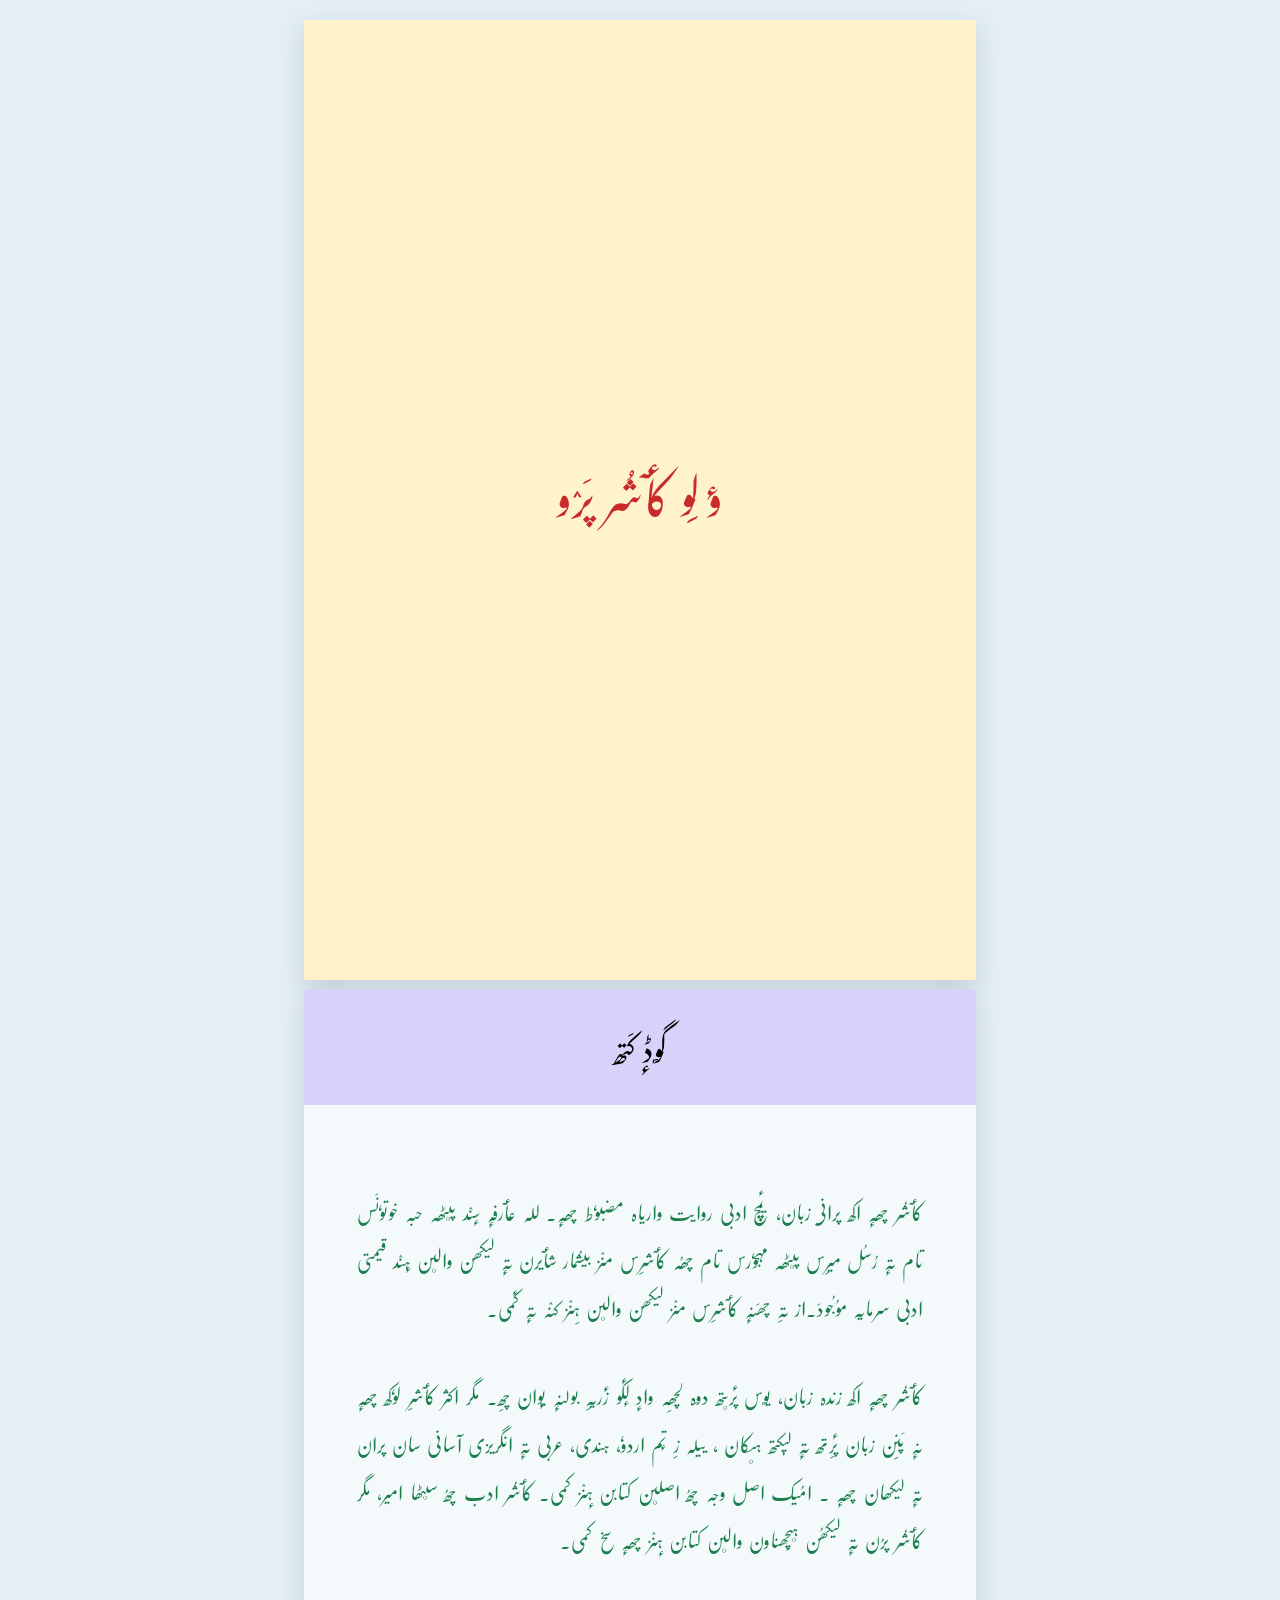
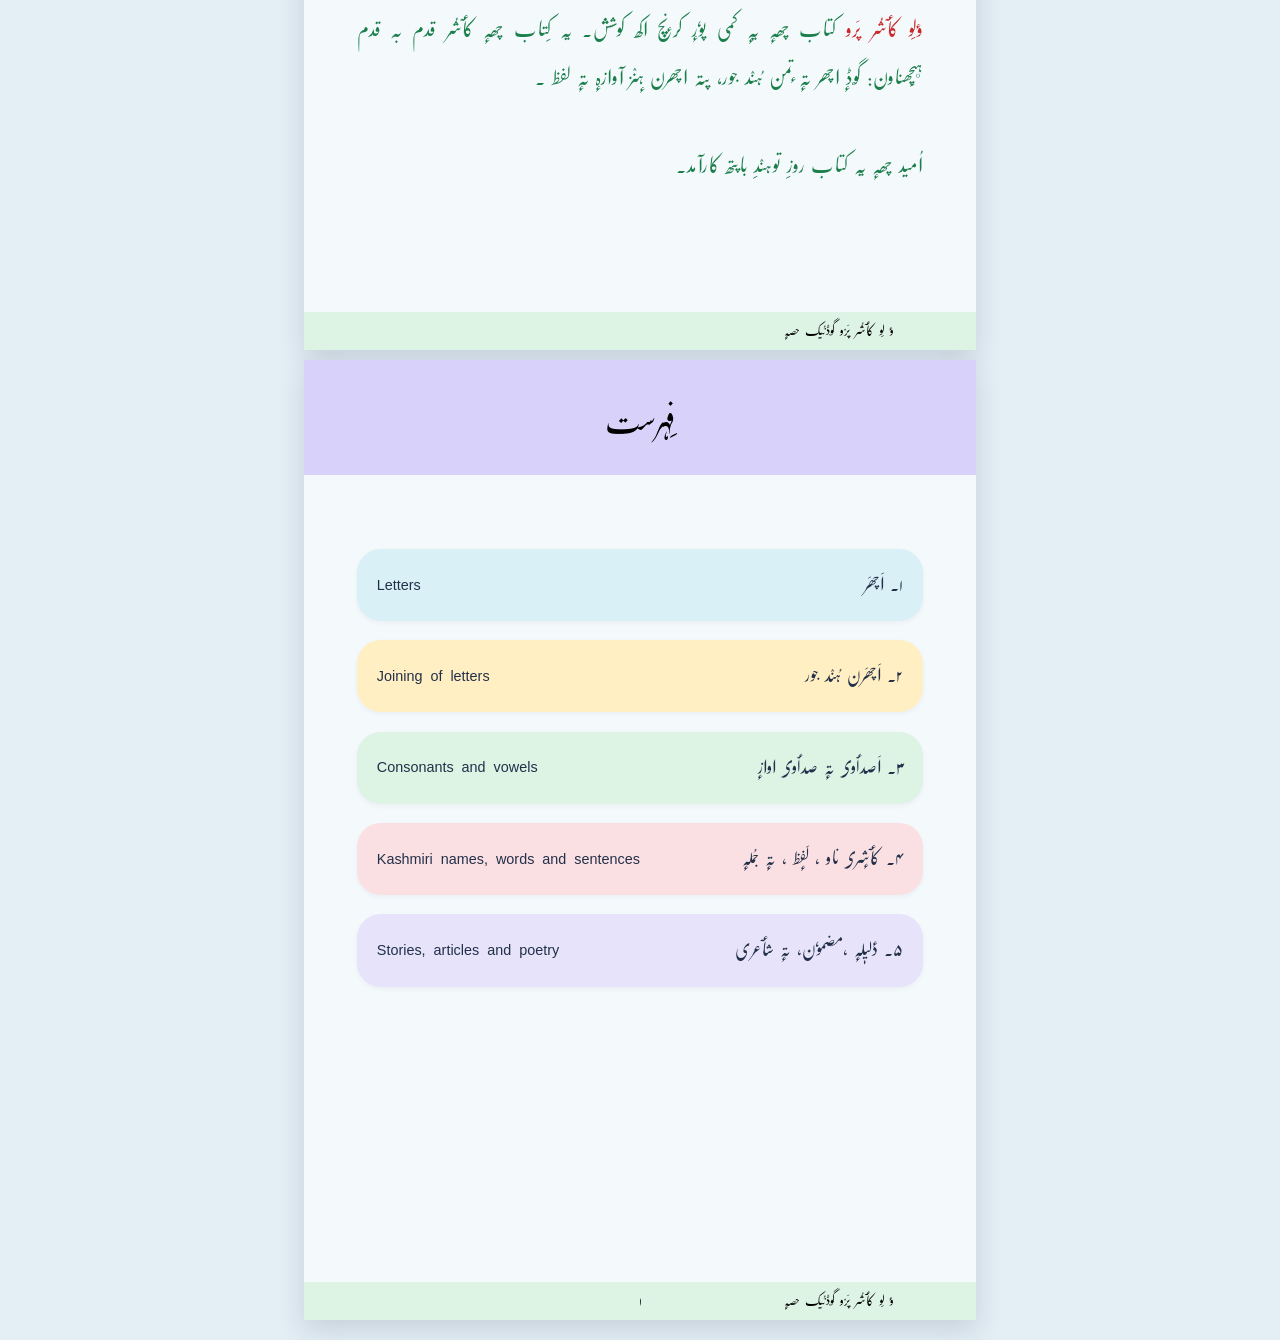
==== index.html @ b8ab545b "Update index.html" ====
<!DOCTYPE html>
<html lang="ks" dir="rtl">
<head>
  <meta charset="UTF-8">
  <meta name="viewport" content="width=device-width, initial-scale=1.0">
  <title>ؤ لِو کٲشُر پَرٛو</title>
  <link rel="stylesheet" href="style.css">
</head>
<body>

<!-- ===================== COVER PAGE ===================== -->
  <div class="page">
    <div class="cover-page">
      <h1>ؤ لِو کٲشُر پَرٛو</h1>
<!--      <p class="author">غۅلام رسوٗل عِرفان تہٕ اعجاز ٳتۍ</p>
      <p class="author">نقاش</p>
      <p class="author">اقصٰی اعجاز</p>   -->
    </div>
  </div>

<!-- ===================== PAGE 1 (Intro) ===================== -->
  <div class="page">
    <header class="page-header">
      <div class="header-bottom">گۅڈٕ کَتھ</div>
    </header>

    <main class="page-main">
      <section class="section1">
        <section class="preface">
        <p>
          کٲشُر چھہٕ اکھ پرانۍ زبان، یٔمِچ ادبی روایت واریاہ مضبوٗط چھہٕ۔ للہ عٲرفہٕ سٕنٛد پٮٹھہ حبہ خوتوٗنَس تام تہٕ رُسُل میرِس پٮٹھہ مہجوٗرس تام چھُہ کٲشرِس منٛز بیشُمار شٲیرن تہٕ لیکھن والٮن ہٕنٛد قیمتی ادبی سرمایہ موُجُودَ.از تہِ چھَنہٕ کٲشرِس منٛز لیکھن والٮن ہِنٛز  کنٛہ تہٕ کٔمی.
        <p>
          کٲشُر چھہٕ اکھ زندہ زبان، یۅس پٔرٮتھ دۅہ لچھِہ وادٕ لٕکٔو زٔریہِ بولنہٕ یٕوان چھِ۔ مگر اکثر کٲشرِ لوٗکھ چھہٕ نہٕ پَنِن زبان پٔرِتھ تہٕ لیٖکتھ ہٮکان ، ییلہ زِ تٕم  اردوٗ، ہندی، عربی تہٕ انگریزی آسانی سان پران تہٕ لیکھان  چھہٕ . امُیک اصل وجہ چھُ اصلٮن کتابن ہٕنٛز کمی۔ کٲشُر ادب چھُ سٮٹھا امیر، مگر کٲشُر پرُن تہٕ لیکھُن  ہٮچِھناون والٮن کتابن ہٕنٛز چھہٕ سخ کمی۔

        </p>
        <p>
        <span class="bold-text">ؤلِو کٲشُر پَرو</span> کتاب چھہٕ یہٕ کمی پوٗرٕ کرنٕچ اکھ کوشش۔ یہ کِتاب چھہٕ کٲشُر قدم بہ قدم ہٮچِھناون: گۅڈٕ اچھر تہٕ تٕمن ہُنٛد جور، پتہ اچھرن ہٕنٛز آوازہٕ تہٕ لفظ ۔

        </p>
        <p>
        اُمید چھہٕ یہ کتاب روزِ توہنٛدِ باپتھ کارآمد۔
		</p>
      </section>
    </main>

    <footer class="page-footer">
      <div class="book-name">ؤ لِو کٲشُر پَرٛو گۅڈنُیک حصہٕ</div>
      <div class="page-number"></div>
    </footer>
  </div>

<!-- ===================== PAGE 2 (Topics) ===================== -->
  <div class="page" id="topics-list">
    <header class="page-header">
      <div class="header-bottom">فِہرست</div>
    </header>
    <main class="page-main">

      <section class="section1">
        <ul class="topics-list">
          <li class="topic-box" style="background-color: #D9F0F6;"><a href="01-alphabet.html"><span class="topic-ks">۱۔ اَچھَر</span><span class="topic-en" lang="en" dir="ltr">Letters</span></a></li>
          <li class="topic-box" style="background-color: #FFEFC2;"><a href="02-consonants.html"><span class="topic-ks">۲۔ اَچھَرن ہُنٛد جور</span><span class="topic-en" lang="en" dir="ltr">Joining of letters</span></a></li>
          <li class="topic-box" style="background-color: #DDF3E4;"><a href="03-vowels.html"><span class="topic-ks">۳۔ اَصدٲوۍ تہٕ صدٲوۍ اوازٕ</span><span class="topic-en" lang="en" dir="ltr">Consonants and vowels</span></a></li>
          <li class="topic-box" style="background-color: #FBE0E3;"><a href="04-basics.html"><span class="topic-ks">۴۔ کٲشٕرۍ  ناو ، لَفٕظ ، تہٕ جُملہٕ</span><span class="topic-en" lang="en" dir="ltr">Kashmiri names, words and sentences</span></a></li>
          <li class="topic-box" style="background-color: #E6E3FA;"><a href="05-advanced.html"><span class="topic-ks">۵۔ دٔلیٖلہٕ ،مضموٗن، تہٕ شٲعری</span><span class="topic-en" lang="en" dir="ltr">Stories, articles and poetry</span></a></li>
        </ul>
      </section>

    </main>

    <footer class="page-footer">
      <div class="book-name">ؤ لِو کٲشُر پَرٛو گۅڈنُیک حصہٕ</div>
      <div class="page-number">۱</div>
    </footer>
  </div>

</body>
</html>
---- style.css ----
/* ==========================================================================
   1. ROOT VARIABLES & GLOBAL SETTINGS
   Modify these values to quickly adjust colors, fonts, and spacing.
   ========================================================================== */
:root {
  /* Colour palette: Dal Lake blue, saffron and chinar red on a cool, light page */
  --text-color: #23304A;          /* Deep ink blue (softer than black) */
  --muted-color: #8A97AB;         /* Soft grey-blue for borders/captions */
  --accent-color: #C92A2A;        /* Chinar red, used for the cover title */
  --box-bg: #D9F0F6;              /* Pale lake tint for callout boxes */
  --site-bg: #E3EEF5;             /* Website background around the pages */
  --background-color: #ffffff;    /* White for letter cards and grid items */
  --card-color: #ffffff;          /* Letter cards: must match the white edges of the pictures */
  --page-color: #F4F9FC;          /* Cool, very light page tone */
  --cover-color: #FFF3CC;         /* Soft saffron tint for the cover */
  --header-background-color: #d8d2fa; /* Lake blue header */
  --link-background-color: #e26ef9;
  --footer-background-color: #DDF3E4; /* Golden chinar-leaf footer */
  --question-color: #C92A2A;      /* Question text */
  --answer-color: #1B7F4B;        /* Answer text */
  --text-bg-color1:  #f2cdf7; 
  --text-bg-color2:  #f8ddca;
  --text-bg-color3:  #d5aef9; 
  --text-bg-color4:  #defca2; 

  
  --font-size: 20px;

  /* Page Dimensions & Margins (Print) */
  --page-width: 7in;
  --page-height: 10in;
  --margin-top: 0.85in;
  --margin-bottom: 0.85in;
  --margin-outside: 0.65in;
  --border-width: 0px;
}

/* ==========================================================================
   2. BASE RTL & TYPOGRAPHY SETUP
   ========================================================================== */
html {
  direction: rtl;
  unicode-bidi: isolate;
}

/* Main book font */
@font-face {
  font-family: 'GulmargNastaleeq';
  src: url('fonts/GulmargNastaleeq.ttf') format('truetype');
  font-weight: normal;
  font-style: normal;
}

/* Secondary font for positional letter grids (Regular) */
@font-face {
  font-family: 'NotoNastaliqUrdu';
  src: url('fonts/NotoNastaliqUrdu-Regular.ttf') format('truetype');
  font-weight: 400;
  font-style: normal;
}

/* Secondary font for positional letter grids (Bold) */
@font-face {
  font-family: 'NotoNastaliqUrdu';
  src: url('fonts/NotoNastaliqUrdu-Medium.ttf') format('truetype');
  font-weight: 700;
  font-style: normal;
}

@font-face {
  font-family: 'Narqalam';
  src: url('fonts/Narqalam.ttf') format('truetype');
  font-weight: normal;
  font-style: normal;
}

/* Exact page dimensions for printing / PDF export */
@page {
  size: 7in 10in;
  margin: 0;
}

* {
  box-sizing: border-box;
  margin: 0;
  padding: 0;
}

body {
  font-family: 'GulmargNastaleeq', serif;
  background-color: var(--site-bg); 
  font-size: var(--font-size);
  word-spacing: 0.2em;
  
  display: flex;
  flex-direction: column;   /* Stacks the pages vertically (top-to-bottom) */
  align-items: center;      /* Keeps the stacked pages centered horizontally */
  gap: 10px;                /* Adds physical space/gap between each page */
  
  padding: 20px 0;
  font-feature-settings: "kern" 1, "liga" 1, "calt" 1;
}

h1, h2, h3, h4,  h5 {
  color: var(--accent-color);
  font-weight: normal; /* Removes the default bolding */
  line-height: 1.6;
  margin-top: 0.1em;
  margin-bottom: 0.1em;
  page-break-after: avoid;
  break-after: avoid;
}

h3 {
  text-align: center;
}

h5 {
color:#03a6e6;
font-size: 1.1em
}

p {
  margin-bottom: 0.5em; /* Generous vertical breathing room between paragraphs */ 
}

.cover-page {
  width: 100%;             /* Fills the page, so it can shrink on phones */
  height: 100%;            /* Fills the page height (10in on laptop/print) */
  padding: 0 1rem;
  text-align: center;
  display: flex;
  flex-direction: column;
  justify-content: center; /* Centers everything vertically */
  align-items: center;     /* Centers everything horizontally */
  gap: 2rem;               /* Clean spacing between elements */
  background-color: var(--cover-color);
  font-size: 120%;
  
  /* Crucial for making sure browsers don't strip background colors */
  -webkit-print-color-adjust: exact;
  print-color-adjust: exact;
}

/* 7 x 10 inch Page Container (Dynamic Height for Drafting) */
.page {
  width: 100%;            /* Allows it to shrink on mobile */
  max-width: 7in;         /* Caps it at 7 inches on laptops and print */
  height: 10in;           
  max-height: 10in;       
  background-color: var(--page-color);
  display: flex;
  flex-direction: column;
  justify-content: space-between;
  border: var(--border-width) solid var(--muted-color);
  box-shadow: 0 10px 25px rgba(35, 48, 74, 0.15);
  overflow: hidden;       
  box-sizing: border-box; /* Prevents padding/borders from breaking width */
  gap: 1em;
}


/* --- 1. HEADER (1 inch tall, edge to edge) --- */
.page-header {
  width: 100%;
  height: 1.2in;
  border: var(--border-width) solid var(--muted-color);
  display: flex;
  flex-direction: column;
  justify-content: center; /* Centers the group tightly together */
  align-items: center;
  gap: 0.5em; /* Controls the exact gap between top and bottom items safely */
  padding: 0 0.25in;
  overflow: hidden; /* Ensures nothing spills outside the box */
  background-color: var(--header-background-color);
  margin-bottom: 1.0em;
  font-family: 'GulmargNastaleeq', serif;
  
}

.header-top {
  font-size: 16pt; /* Slightly scaled down to fit comfortably */
  border: var(--border-width) solid var(--muted-color);
  padding: 0 8px;
  line-height: 1.2;
  margin-top: 0;
  margin-bottom: 2;
  font-family: 'GulmargNastaleeq', serif;
}

.header-bottom {
  font-size: 24pt; /* Scaled down slightly to fit the height limit */
  border: var(--border-width) solid var(--muted-color);
  padding: 0 8px;
  line-height: 1.2;
  font-family: 'GulmargNastaleeq', serif;
  margin-top: 0.1in;
}

/* --- 2. MAIN (0.5 inch gap from edges, extra line height) --- */
.page-main {
  flex: 1;
  margin: 0.0in 0.5in 0.1in 0.5in; 
  border: var(--border-width) solid var(--muted-color);
  padding: 0.0in;
  display: flex;
  flex-direction: column;
  gap: 0.0in;
  font-size: var(--font-size);   
  line-height: 2.4;  
  
  /* --- Overflow Management & Visual Warning --- */
  overflow-y: auto;       /* Lets you scroll to read everything while drafting */
  overflow-x: hidden;
}

.page-main::-webkit-scrollbar {
  width: 8px;
}
.page-main::-webkit-scrollbar-thumb {
  background-color: #ef4444; /* Bright red scrollbar means "Page is overfull!" */
  border-radius: 4px;
}

.section1 {
  border: var(--border-width) solid var(--muted-color);
  padding: 0.05in;
  flex: 0;
  margin 1em 0em 0em 0em
}

.section2 {
  border: var(--border-width) solid var(--muted-color);
  padding: 0.05in;
  flex: 0;
  margin 1em 0em 0em 0em
  
}

.letters {
  display: grid;
  grid-template-columns: repeat(2, 1fr);  /* 2 equal columns */
  gap: 0.2in;                             /* space between boxes */
  margin-top: 0.75in;
  align-items: center;
}

.letter {
  position: relative;                     /* the image is placed inside this box */
  overflow: hidden;                       /* nothing sticks out of the rounded corners */
  display: flex;
  align-items: flex-start;                /* top of the box */
  justify-content: flex-start;            /* right side in RTL */
  height: 2.0in;
  border: var(--border-width) solid var(--muted-color);
  border-radius: 0.15in;
  font-size: 24pt;
  line-height: 1.0;
  padding: 0.2in 0.2in 0 0;               /* top and right gap for the big letter */
  background-color: var(--card-color); /* stays white: the pictures have white backgrounds */
  z-index: 2;
  box-shadow: 0 3px 3px rgba(35, 48, 74, 0.1);
}

.letter img {
  position: absolute;
  z-index: 1;             /* Keeps the image in the background layer */
  top: 0.25in;                            /* gap between image and border */
  right: 0.25in;
  bottom: 0.25in;
  left: 0.25in;
  width: calc(100% - 0.5in);
  height: calc(100% - 0.5in);
  object-fit: contain;                    /* shrinks the picture to fit, keeping its proportions */
  align-self:center
  
}

.letter .word {
  position: absolute;
  bottom: 0.12in;                         /* distance from the bottom edge */
  left: 0.15in;                           /* distance from the left edge */
  font-size: 13pt;
  line-height: 1.6;
  color: var(--text-color);
  z-index: 2;
}

.letter .char{
  position: relative;
  z-index: 2;             /* Forces the text to render above background layers or images */
}

.topics-list {
  display: flex;
  flex-direction: column;                 /* Stacks the items vertically */
  gap: 0.2in;                             /* Vertical space between the boxes */
  list-style: none;                       /* Removes default bullet points */
  margin-top: 0.3in;
  width: 100%;
  box-sizing: border-box;
}

.topic-box {
  background-color: var(--box-bg);        /* Default background color */
  border: var(--border-width) solid var(--muted-color);
  border-radius: 0.25in;                  /* Rounded corners */
  padding: 15px 20px;
  display: flex;
  align-items: center;
  box-shadow: 0 2px 5px rgba(35, 48, 74, 0.05);
  width:100%
}

/* Make the link fill the whole box so the entire card is clickable */
.topic-box a {
  text-decoration: none;
  color: var(--text-color);
  font-size: 1.1rem;
  width: 100%;
  display: flex;
  justify-content: space-between;         /* Kashmiri on the right, English on the left */
  align-items: center;
  gap: 1rem;
}

.topic-en {
  font-family: Arial, Helvetica, sans-serif;  /* the Kashmiri font has no English letters */
  font-size: 0.9rem;
  text-align: left;
}


.grid-container {
  display: grid;
  /* Using 70px or 80px ensures about 3 to 4 columns fit on a standard phone screen,
     while automatically expanding to more columns on wider laptop screens. */
  grid-template-columns: repeat(auto-fit, minmax(75px, 1fr)); 
  gap: 0.2rem;                            /* Changed from 0.2in to 0.2rem for better mobile scaling */
  margin-top: 1rem;
  align-items: center;
  width: 100%;                            /* Ensures it takes the full width available */
  box-sizing: border-box;                 /* Prevents padding from causing overflow */
}

.grid-container-item {
  position: relative;
  overflow: hidden;
  display: flex;
  align-items: center;
  justify-content: center;
  height: 75px;                           /* Converted from 0.6in to a fixed pixel/fluid height */
  border: var(--border-width) solid var(--muted-color);
  border-radius: 40px;                    /* Adjusted for smooth rounding */
  font-size: 22pt;
  line-height: 1.2;
  background-color: var(--text-bg-color1);
  z-index: 2;
  padding: 10px;
}

.grid-container-item2 {
  position: relative;
  overflow: hidden;
  display: flex;
  align-items: center;
  justify-content: center;
  height: 75px;                           /* Converted from 0.6in to a fixed pixel/fluid height */
  border: var(--border-width) solid var(--muted-color);
  border-radius: 40px;                    /* Adjusted for smooth rounding */
  font-size: 22pt;
  line-height: 1.2;
  background-color: var(--text-bg-color2);
  z-index: 2;
  padding: 10px;
}

/* Word rows: one item per horizontal line, each holding several words */
.grid-container2 {
  display: grid;
  grid-template-columns: 1fr;             /* a single column, so one item per line */
  gap: 0.15in;
  margin-top: 1rem;
  width: 100%;
}

.grid-container2-item {
  display: block;
  padding: 0.1in 0.35in;
  border-radius: 40px;
  font-size: 22pt;
  line-height: 2.1;
  text-align: justify;
  text-align-last: justify;               /* stretches the last (only) line across the full width */
  background-color: var(--text-bg-color3);
  box-shadow: 0 2px 5px rgba(35, 48, 74, 0.1); 
}

.positional-shapes {
  display: grid;
  grid-template-columns: repeat(2, 1fr);  /* two items per row on laptops and in print */
  gap: 0.1in;
  margin-top: 1rem;
  width: 100%;
}

.positional-shapes-item {
  display: block;
  padding: 0.1in 0.2in;
  border-radius: 40px;
  font-size: 18pt;
  line-height: 2.1;
  text-align: justify;
  text-align-last: justify;               /* stretches the last (only) line across the full width */
  background-color: var(--text-bg-color3);
  box-shadow: 0 2px 5px rgba(35, 48, 74, 0.1); 

  font-family: 'NotoNastaliqUrdu', serif;
  font-weight: 700; /* Uses NotoNastaliqUrdu-Bold.ttf automatically */
  line-height: 1.6;

}


/* Sounds table: boxes are as wide as their letters, wrap onto new lines,
   and stretch so every row reaches both edges.
   Phones need no special rule, because the boxes wrap on their own. */
.sounds {
  display: flex;
  flex-wrap: wrap;                        /* a box moves to the next line when the row is full */
  gap: 0.08in;
  margin-top: 1rem;
  margin-bottom: 2rem;
  width: 100%;
}

/* Shared by both kinds of box */
.sound,
.sound2 {
  position: relative;                     /* the number badge is placed inside this box */
  display: flex;
  align-items: center;
  justify-content: center;
  flex-grow: 1;                           /* boxes share the free space, so each row reaches both edges */
  min-width: 0.8in;                       /* keeps single-letter boxes from being too narrow */
  min-height: 0.8in;                      /* grows if a box needs two lines */
  padding: 0.1in 0.25in 0 0.25in;         /* space around the letters; extra at the top for the number */
  border-radius: 0.15in;
  font-size: 14pt;
  line-height: 1.5;
  text-align: center;
  box-shadow: 0 2px 5px rgba(35, 48, 74, 0.1);
}

.sound2 {
    padding: 0.1in 0.4in 0 0.25in;         /* space around the letters; extra at the top for the number */
}

/* The only difference: the color */
.sound  { background-color: var(--text-bg-color3); }
.sound2 { background-color: var(--text-bg-color4); }

/* Number badge, shared */
.sound .num,
.sound2 .num {
  position: absolute;
  top: 0.06in;
  right: 0;                               /* right side, where RTL text starts */
  width: 0.3in;
  height: 0.3in;
  border-radius: 50%;
  background-color: inherit;              /* takes the color of the box it sits in */
  color: #8A97AB;
  font-size: 10pt;
  line-height: 0.3in;
  text-align: center;
}

/* Optional: keeps the last row's boxes close to their normal size.
   Remove the comment marks if the last row looks too stretched.
.sounds::after {
  content: "";
  flex-grow: 1000;
}
*/

/* Question Styling & Color */
.question {
  color: var(--question-color);
  margin-top: 1em; /* Space between question and answer */
  margin-bottom: 0em; /* Space between question and answer */
  line-height: 1.6;
}

/* Answer Styling & Color */
.answer {
  color: var(--answer-color);
  margin-bottom: 0;
  line-height: 2.4;
}

/* --- 3. FOOTER (Book Name on right, Page Number centered) --- */
.page-footer {
  width: 100%;
  height: 0.4in;
  border: var(--border-width) solid var(--muted-color);
  position: relative;
  display: flex;
  align-items: center;
  padding: 0 0.75in;
  font-size: 10pt; 
  background-color: var(--footer-background-color); /* Ensures text doesn't bleed behind it */
  flex-shrink: 0;         /* Prevents footer from squishing */
}

.book-name {
  border: var(--border-width) solid var(--muted-color);
  padding: 2px 10px;
}

.page-number {
  position: absolute;
  left: 50%;
  transform: translateX(-50%);
  border: var(--border-width) solid var(--muted-color);
  padding: 2px 12px;
}

.link {
  display: flex;
  justify-content: center;   /* centers the button horizontally */
  background-color: var(--link-background-color);
  border-radius: 0.5in;
  box-shadow: 0 3px 6px rgba(35, 48, 74, 0.2);
  white-space: nowrap;                    /* keeps the Kashmiri label on one line */
  transition: transform 0.2s ease, box-shadow 0.2s ease, background-color 0.2s ease;
  padding-top: 3px;
}

.link a {
  display: block;                         /* the whole pill is clickable, not just the text */
  padding: 0 10pt;
  text-decoration: none;
  color: var(--text-color);
}

.link:hover {
  background-color: var(--link-hover-color);
  box-shadow: 0 6px 12px rgba(35, 48, 74, 0.3);
  transform: translateY(-2px);            /* lifts the button slightly */
}



/* --- Print Adjustments --- */
@media print {
  body {
    background: none;
    padding: 0;
  }
  .page {
    border: none; /* Removes outer page border when printing onto physical paper */
    height: 10in; /* Lock exact height back down for final print generation */
    page-break-after: always;
    break-after: page;
  }
}

.preface {
  text-align: justify;
  padding-top: 2em;
  color: var(--answer-color);
}

.preface p {
  margin-bottom: 2em; /* Generous vertical breathing room between paragraphs */ 
}

.bold-text {

  font-size: 1em;
  color: var(--accent-color);
}

.du-ceshim {
  display: grid;
  grid-template-columns: repeat(2, 1fr);  /* two items per row on laptops and in print */
  gap: 0.1in;
  margin-top: 1rem;
  width: 100%;
}

.du-ceshim-item {
  display: block;
  padding: 0.1in 0.2in;
  border-radius: 40px;
  font-size: 16pt;
  line-height: 2.1;
  text-align: justify;
  text-align-last: justify;               /* stretches the last (only) line across the full width */
  background-color: var(--text-bg-color3);
  box-shadow: 0 2px 5px rgba(35, 48, 74, 0.1); 

  font-family: 'GulmargNastaleeq';
  line-height: 2.0;

}

.generic-list {
  list-style:circle;                       /* round bullet points */
  padding-inline-start: 0.4in;            /* room for the bullets (the right side in RTL) */
  margin: 0.1in 0; 0; 0;
}

.generic-list li {
  margin-bottom: 0.15in;                  /* space between items */
  line-height: 2.0;
}

.generic-list li::marker {
  color: var(--accent-color);             /* chinar red bullets */
}

.generic-list li p {
  margin-bottom: 0;                       /* if an item contains a <p>, don't add extra space */
}

/* ==========================================================================
   4. PHONE LAYOUT (screens only; laptop and print stay 7in x 10in)
   ========================================================================== */
@media screen and (max-width: 7.5in) {
  body {
    padding: 0;
    gap: 8px;
  }

  /* Let each page grow with its content instead of a fixed 10in height */
  .page {
    height: auto;
    max-height: none;
    min-height: 100vh;
    overflow: visible;
    box-shadow: none;
  }

  .cover-page {
    min-height: 100vh;
  }
  .cover-page h1 {
    font-size: 2rem;
  }

  .page-header {
    height: auto;
    min-height: 1.2in;
    padding: 0.4rem 1rem;
    margin-bottom: 2rem;
  }
  .header-bottom {
    font-size: 22pt;
    text-align: center;
  }

  .page-main {
    margin: 0 1rem 0rem 1rem;
    overflow: visible;       /* no inner scrollbar on phones */
  }

  .letters {
    gap: 0.12in;
    margin-top: 0.2in;
  }

  .sounds {
    grid-template-columns: repeat(2, 1fr);
  }

  /* Slightly smaller pictures on phones: bigger gap = smaller picture */
  .letter img {
    top: 0.4in;
    right: 0.4in;
    bottom: 0.4in;
    left: 0.4in;
    width: calc(100% - 0.8in);
    height: calc(100% - 0.8in);
  }

  .page-footer {
    padding: 0 1rem;
  }
  .positional-shapes {
    grid-template-columns: 1fr;           /* one item per row on phones */
  }

  .topic-box a {
    flex-direction: column;               /* English goes under the Kashmiri on narrow screens */
    gap: 0.1rem;
  }
  .topic-en {
    align-self: center;                 /* keeps the English on the left side */
    word-spacing: 0em;
  }

}

  .du-ceshim {
    grid-template-columns: 1fr;           /* one item per row on phones */
  }
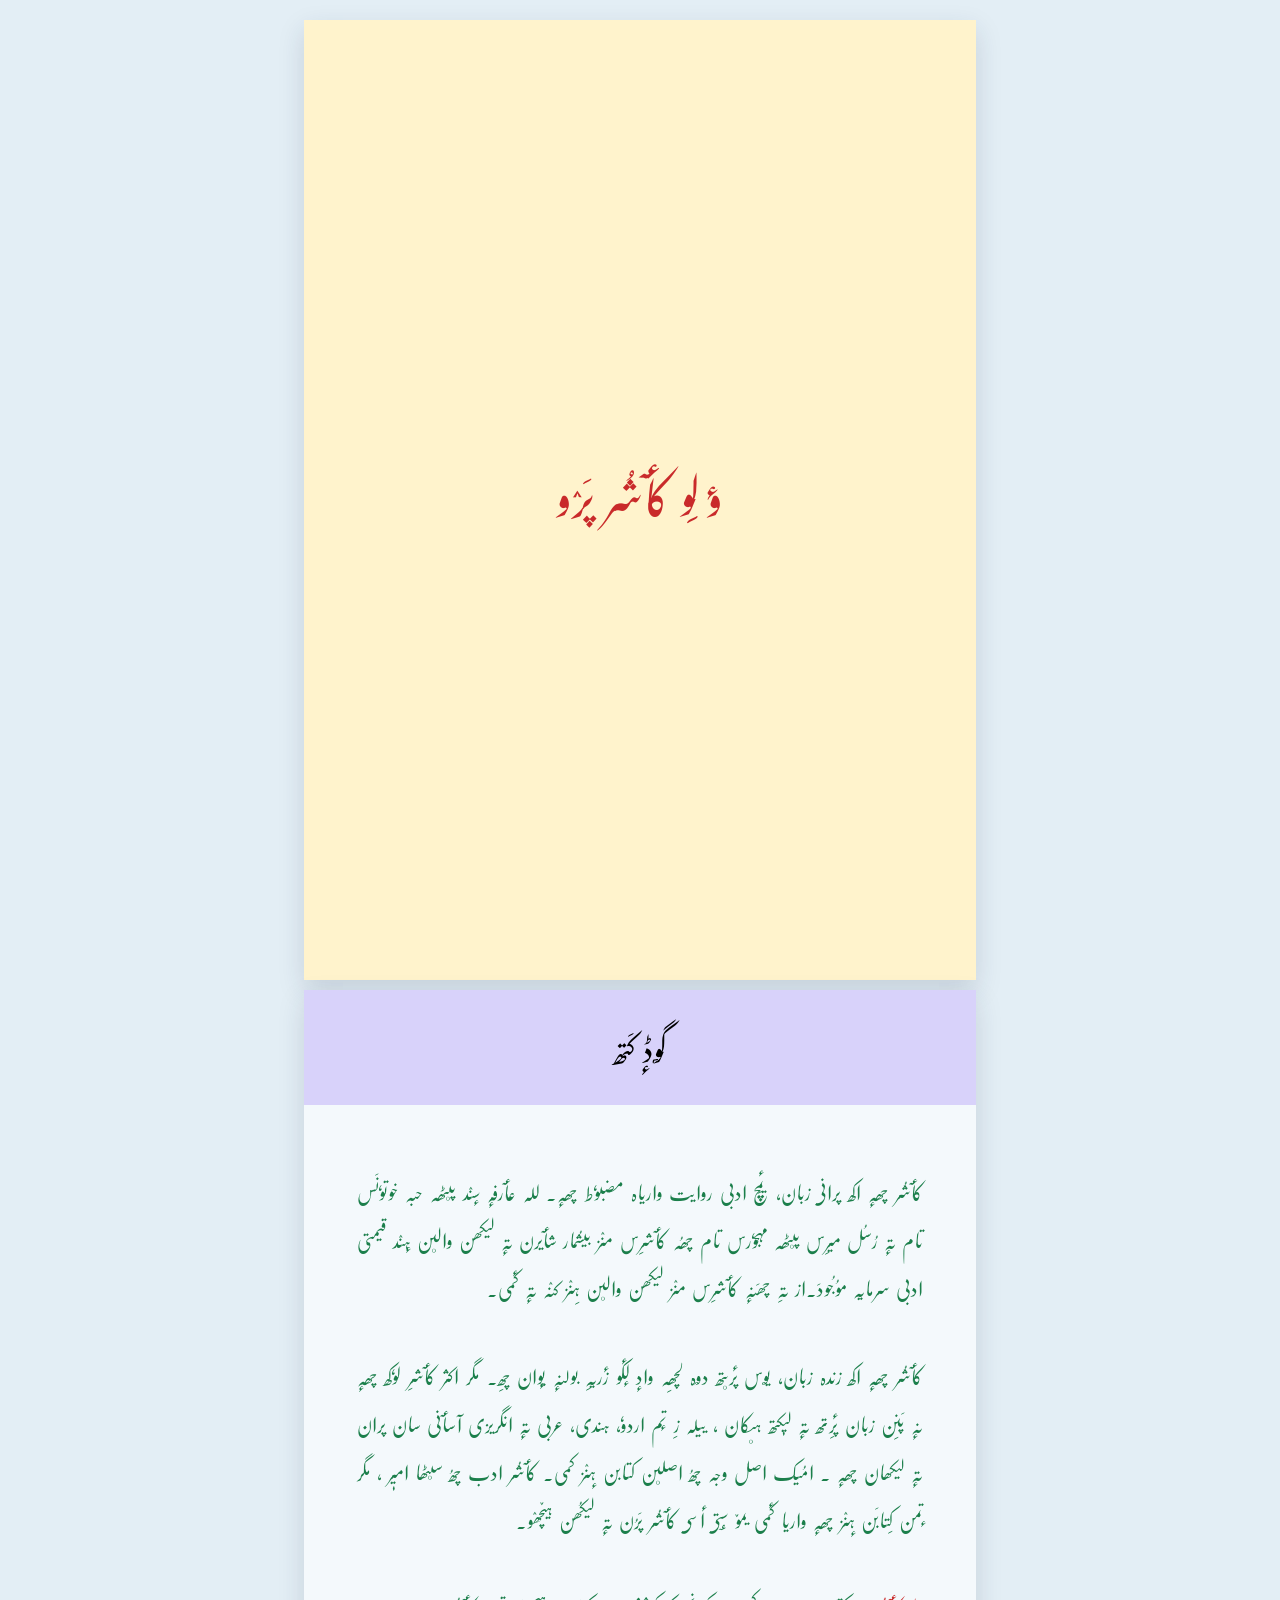
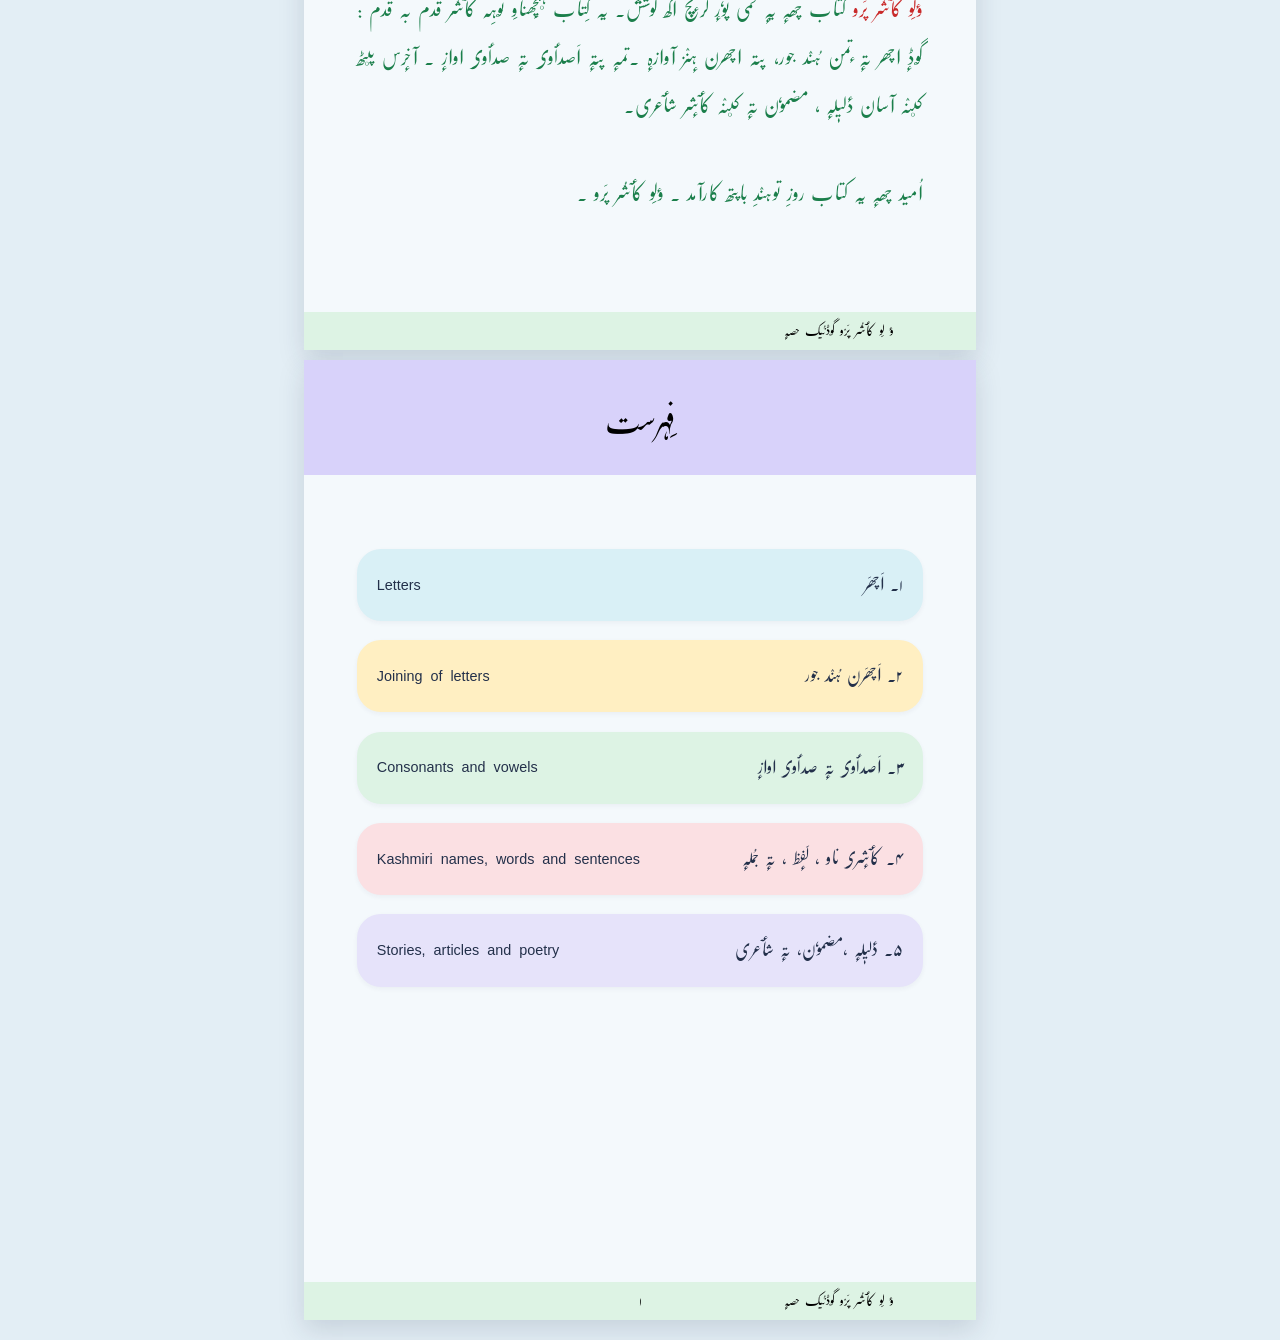
==== commit ca34c5d9: "Updated Index" ====
--- a/index.html
+++ b/index.html
@@ -30,16 +30,14 @@
         <p>
           کٲشُر چھہٕ اکھ پرانۍ زبان، یٔمِچ ادبی روایت واریاہ مضبوٗط چھہٕ۔ للہ عٲرفہٕ سٕنٛد پٮٹھہ حبہ خوتوٗنَس تام تہٕ رُسُل میرِس پٮٹھہ مہجوٗرس تام چھُہ کٲشرِس منٛز بیشُمار شٲیرن تہٕ لیکھن والٮن ہٕنٛد قیمتی ادبی سرمایہ موُجُودَ.از تہِ چھَنہٕ کٲشرِس منٛز لیکھن والٮن ہِنٛز  کنٛہ تہٕ کٔمی.
         <p>
-          کٲشُر چھہٕ اکھ زندہ زبان، یۅس پٔرٮتھ دۅہ لچھِہ وادٕ لٕکٔو زٔریہِ بولنہٕ یٕوان چھِ۔ مگر اکثر کٲشرِ لوٗکھ چھہٕ نہٕ پَنِن زبان پٔرِتھ تہٕ لیٖکتھ ہٮکان ، ییلہ زِ تٕم  اردوٗ، ہندی، عربی تہٕ انگریزی آسانی سان پران تہٕ لیکھان  چھہٕ . امُیک اصل وجہ چھُ اصلٮن کتابن ہٕنٛز کمی۔ کٲشُر ادب چھُ سٮٹھا امیر، مگر کٲشُر پرُن تہٕ لیکھُن  ہٮچِھناون والٮن کتابن ہٕنٛز چھہٕ سخ کمی۔
-
+          کٲشُر چھہٕ اکھ زندہ زبان، یۅس پٔرٮتھ دۅہ لچھِہ وادٕ لٕکٔو زٔریہِ بولنہٕ یٕوان چھِ۔ مگر اکثر کٲشرِ لوٗکھ چھہٕ نہٕ پَنِن زبان پٔرِتھ تہٕ لیٖکتھ ہٮکان ، ییلہ زِ تٕم  اردوٗ، ہندی، عربی تہٕ انگریزی آسٲنی سان پران تہٕ لیکھان  چھہٕ . امُیک اصل وجہ چھُ اصلٮن کتابن ہٕنٛز کمی۔ کٲشُر ادب چھُ سٮٹھا امیٖر ، مگر تٕمن کِتابَن ہٕنٛز چھہٕ واریا کٔمی یموٚ  سٍتۍ أسۍ کٲشُر پَرُن تہٕ لیکُھن ہیٚچھٛو.
         </p>
         <p>
-        <span class="bold-text">ؤلِو کٲشُر پَرو</span> کتاب چھہٕ یہٕ کمی پوٗرٕ کرنٕچ اکھ کوشش۔ یہ کِتاب چھہٕ کٲشُر قدم بہ قدم ہٮچِھناون: گۅڈٕ اچھر تہٕ تٕمن ہُنٛد جور، پتہ اچھرن ہٕنٛز آوازہٕ تہٕ لفظ ۔
-
-        </p>
+        <span class="bold-text">ؤلِو کٲشُر پَرو</span> کتاب چھہٕ یہٕ کمی پوٗرٕ کرنٕچ اکھ کوشش۔ یہ کِتاب ہٮچِھناوِ تۅہِہ کٲشُر قدم بہ قدم : گۅڈٕ اچھر تہٕ تٕمن ہُنٛد جور، پتہ اچھرن ہٕنٛز آوازہٕ  ۔تمہٕ پتہٕ اَصدٲوۍ تہٕ صدٲوۍ اوازٕ .  آخٕرس پٮٹھ کٮنٛہ آسان دٔلیٖلہٕ ،  مضموٗن تہٕ  کٮنٛہ کٲشٕر شٲعری.
+        </p>        
         <p>
-        اُمید چھہٕ یہ کتاب روزِ توہنٛدِ باپتھ کارآمد۔
-		</p>
+      اُمید چھہٕ یہ کتاب روزِ توہنٛدِ باپتھ کارآمد ۔  ؤلِو کٲشُر پَرو .
+		    </p>
       </section>
     </main>
 
--- a/style.css
+++ b/style.css
@@ -399,7 +399,7 @@
 .positional-shapes {
   display: grid;
   grid-template-columns: repeat(2, 1fr);  /* two items per row on laptops and in print */
-  gap: 0.1in;
+  gap: 0.05in;
   margin-top: 1rem;
   width: 100%;
 }
@@ -409,7 +409,7 @@
   padding: 0.1in 0.2in;
   border-radius: 40px;
   font-size: 18pt;
-  line-height: 2.1;
+  line-height: 2.0;
   text-align: justify;
   text-align-last: justify;               /* stretches the last (only) line across the full width */
   background-color: var(--text-bg-color3);
@@ -568,7 +568,7 @@
 
 .preface {
   text-align: justify;
-  padding-top: 2em;
+  padding-top: 1.0em;
   color: var(--answer-color);
 }
 
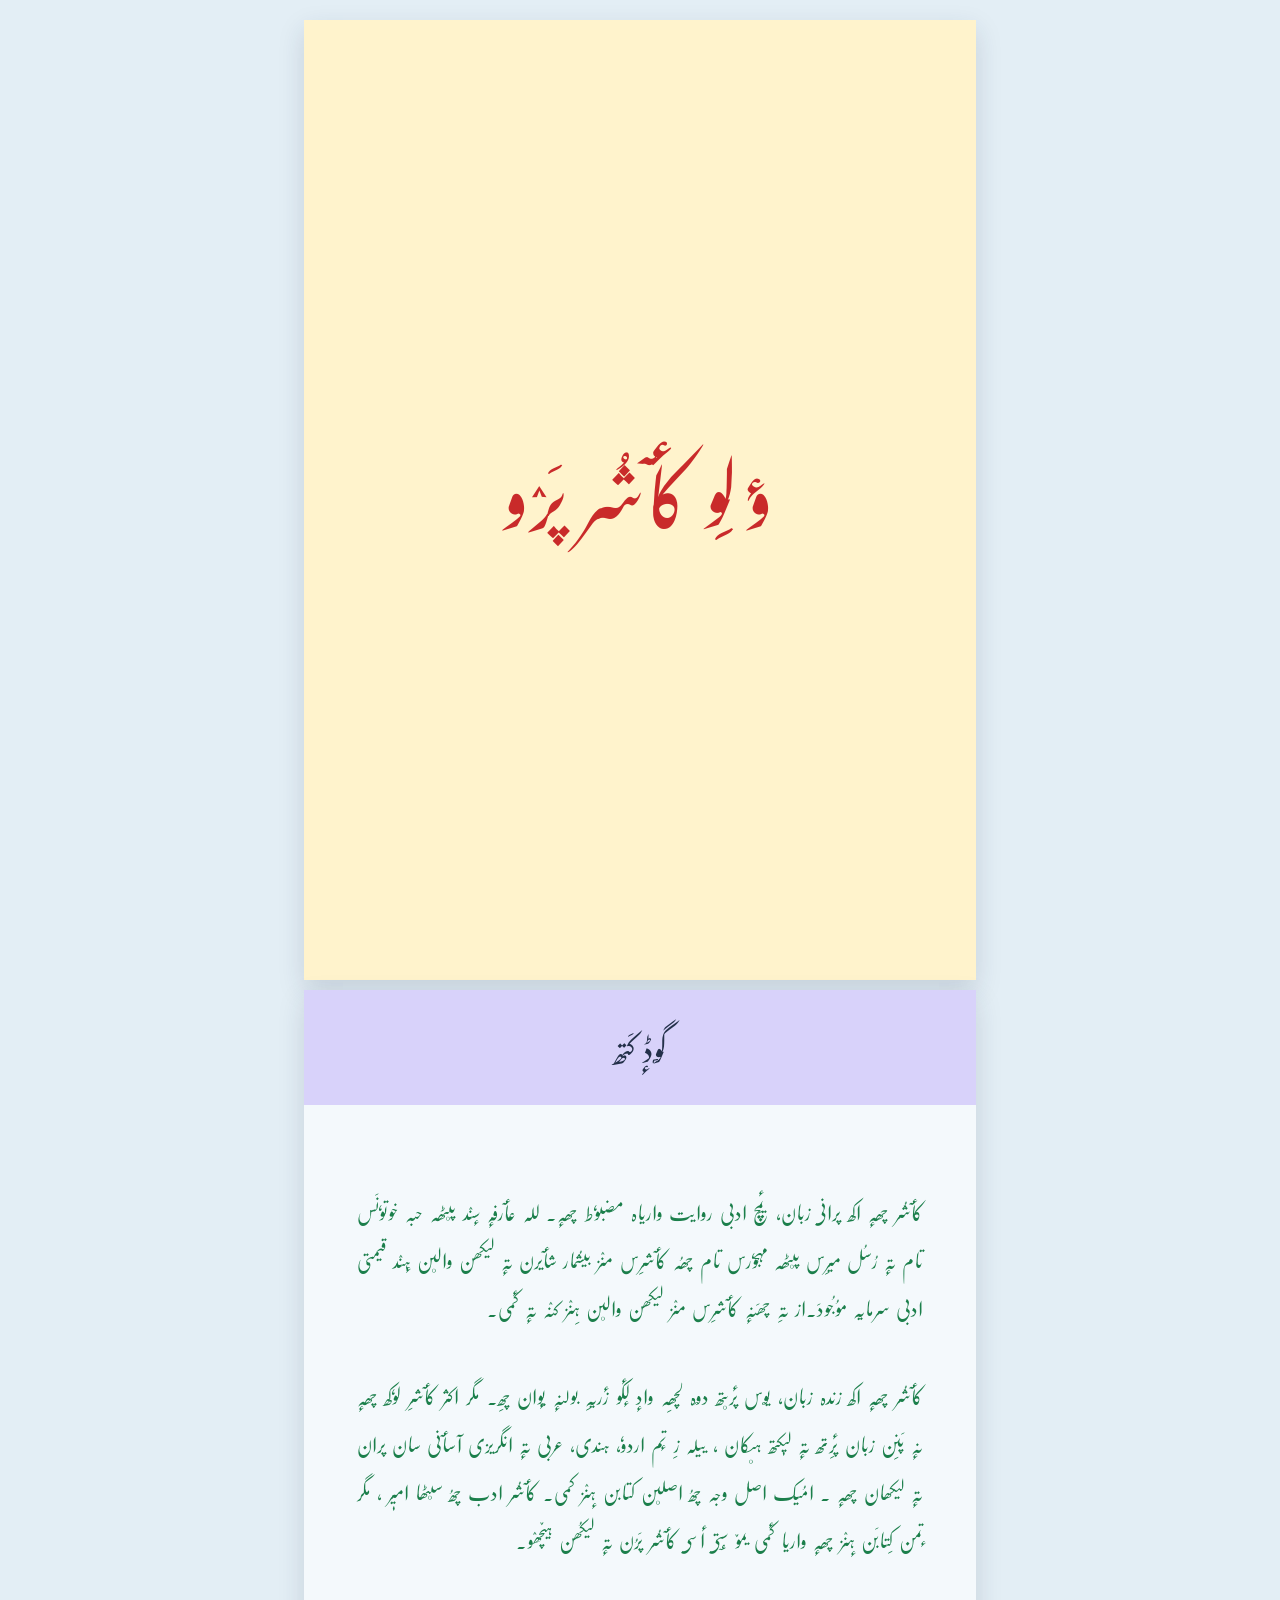
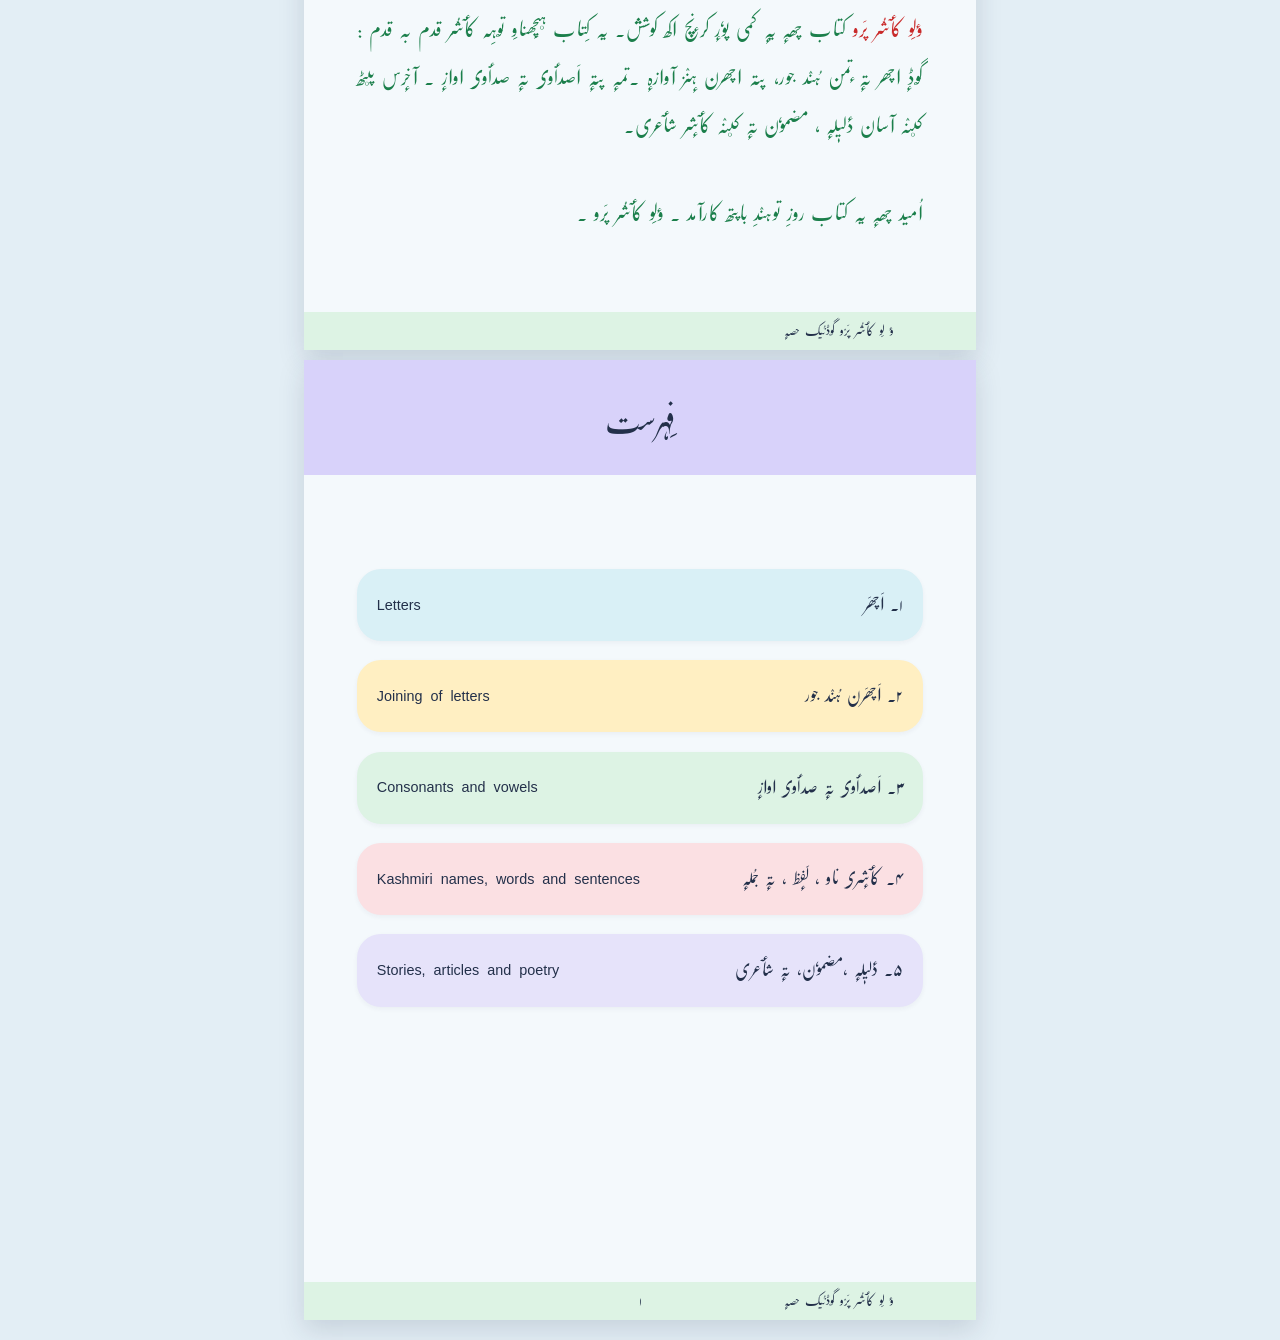
==== commit f8ad7bfe: "Final Good Version as of 22-Nov-2026" ====
--- a/index.html
+++ b/index.html
@@ -8,52 +8,53 @@
 </head>
 <body>
 
-<!-- ===================== COVER PAGE ===================== -->
+  <!-- ===================== COVER PAGE ===================== -->
   <div class="page">
     <div class="cover-page">
       <h1>ؤ لِو کٲشُر پَرٛو</h1>
-<!--      <p class="author">غۅلام رسوٗل عِرفان تہٕ اعجاز ٳتۍ</p>
+      <!--
+      <p class="author">غۅلام رسوٗل عِرفان تہٕ اعجاز ٳتۍ</p>
       <p class="author">نقاش</p>
-      <p class="author">اقصٰی اعجاز</p>   -->
+      <p class="author">اقصٰی اعجاز</p>
+      -->
     </div>
   </div>
 
-<!-- ===================== PAGE 1 (Intro) ===================== -->
+  <!-- ===================== PAGE 1 (Intro) ===================== -->
   <div class="page">
     <header class="page-header">
       <div class="header-bottom">گۅڈٕ کَتھ</div>
     </header>
-
     <main class="page-main">
       <section class="section1">
         <section class="preface">
-        <p>
-          کٲشُر چھہٕ اکھ پرانۍ زبان، یٔمِچ ادبی روایت واریاہ مضبوٗط چھہٕ۔ للہ عٲرفہٕ سٕنٛد پٮٹھہ حبہ خوتوٗنَس تام تہٕ رُسُل میرِس پٮٹھہ مہجوٗرس تام چھُہ کٲشرِس منٛز بیشُمار شٲیرن تہٕ لیکھن والٮن ہٕنٛد قیمتی ادبی سرمایہ موُجُودَ.از تہِ چھَنہٕ کٲشرِس منٛز لیکھن والٮن ہِنٛز  کنٛہ تہٕ کٔمی.
-        <p>
-          کٲشُر چھہٕ اکھ زندہ زبان، یۅس پٔرٮتھ دۅہ لچھِہ وادٕ لٕکٔو زٔریہِ بولنہٕ یٕوان چھِ۔ مگر اکثر کٲشرِ لوٗکھ چھہٕ نہٕ پَنِن زبان پٔرِتھ تہٕ لیٖکتھ ہٮکان ، ییلہ زِ تٕم  اردوٗ، ہندی، عربی تہٕ انگریزی آسٲنی سان پران تہٕ لیکھان  چھہٕ . امُیک اصل وجہ چھُ اصلٮن کتابن ہٕنٛز کمی۔ کٲشُر ادب چھُ سٮٹھا امیٖر ، مگر تٕمن کِتابَن ہٕنٛز چھہٕ واریا کٔمی یموٚ  سٍتۍ أسۍ کٲشُر پَرُن تہٕ لیکُھن ہیٚچھٛو.
-        </p>
-        <p>
-        <span class="bold-text">ؤلِو کٲشُر پَرو</span> کتاب چھہٕ یہٕ کمی پوٗرٕ کرنٕچ اکھ کوشش۔ یہ کِتاب ہٮچِھناوِ تۅہِہ کٲشُر قدم بہ قدم : گۅڈٕ اچھر تہٕ تٕمن ہُنٛد جور، پتہ اچھرن ہٕنٛز آوازہٕ  ۔تمہٕ پتہٕ اَصدٲوۍ تہٕ صدٲوۍ اوازٕ .  آخٕرس پٮٹھ کٮنٛہ آسان دٔلیٖلہٕ ،  مضموٗن تہٕ  کٮنٛہ کٲشٕر شٲعری.
-        </p>        
-        <p>
-      اُمید چھہٕ یہ کتاب روزِ توہنٛدِ باپتھ کارآمد ۔  ؤلِو کٲشُر پَرو .
-		    </p>
+          <p>
+            کٲشُر چھہٕ اکھ پرانۍ زبان، یٔمِچ ادبی روایت واریاہ مضبوٗط چھہٕ۔ للہ عٲرفہٕ سٕنٛد پٮٹھہ حبہ خوتوٗنَس تام تہٕ رُسُل میرِس پٮٹھہ مہجوٗرس تام چھُہ کٲشرِس منٛز بیشُمار شٲیرن تہٕ لیکھن والٮن ہٕنٛد قیمتی ادبی سرمایہ موُجُودَ.از تہِ چھَنہٕ کٲشرِس منٛز لیکھن والٮن ہِنٛز  کنٛہ تہٕ کٔمی.
+          </p>
+          <p>
+            کٲشُر چھہٕ اکھ زندہ زبان، یۅس پٔرٮتھ دۅہ لچھِہ وادٕ لٕکٔو زٔریہِ بولنہٕ یٕوان چھِ۔ مگر اکثر کٲشرِ لوٗکھ چھہٕ نہٕ پَنِن زبان پٔرِتھ تہٕ لیٖکتھ ہٮکان ، ییلہ زِ تٕم  اردوٗ، ہندی، عربی تہٕ انگریزی آسٲنی سان پران تہٕ لیکھان  چھہٕ . امُیک اصل وجہ چھُ اصلٮن کتابن ہٕنٛز کمی۔ کٲشُر ادب چھُ سٮٹھا امیٖر ، مگر تٕمن کِتابَن ہٕنٛز چھہٕ واریا کٔمی یموٚ  سٍتۍ أسۍ کٲشُر پَرُن تہٕ لیکُھن ہیٚچھٛو.
+          </p>
+          <p>
+            <span class="bold-text">ؤلِو کٲشُر پَرو</span> کتاب چھہٕ یہٕ کمی پوٗرٕ کرنٕچ اکھ کوشش۔ یہ کِتاب ہٮچِھناوِ تۅہِہ کٲشُر قدم بہ قدم : گۅڈٕ اچھر تہٕ تٕمن ہُنٛد جور، پتہ اچھرن ہٕنٛز آوازہٕ  ۔تمہٕ پتہٕ اَصدٲوۍ تہٕ صدٲوۍ اوازٕ .  آخٕرس پٮٹھ کٮنٛہ آسان دٔلیٖلہٕ ،  مضموٗن تہٕ  کٮنٛہ کٲشٕر شٲعری.
+          </p>
+          <p>
+            اُمید چھہٕ یہ کتاب روزِ توہنٛدِ باپتھ کارآمد ۔  ؤلِو کٲشُر پَرو .
+          </p>
+        </section>
       </section>
     </main>
-
     <footer class="page-footer">
       <div class="book-name">ؤ لِو کٲشُر پَرٛو گۅڈنُیک حصہٕ</div>
       <div class="page-number"></div>
     </footer>
   </div>
 
-<!-- ===================== PAGE 2 (Topics) ===================== -->
+  <!-- ===================== PAGE 2 (Topics) ===================== -->
   <div class="page" id="topics-list">
     <header class="page-header">
       <div class="header-bottom">فِہرست</div>
     </header>
     <main class="page-main">
-
       <section class="section1">
         <ul class="topics-list">
           <li class="topic-box" style="background-color: #D9F0F6;"><a href="01-alphabet.html"><span class="topic-ks">۱۔ اَچھَر</span><span class="topic-en" lang="en" dir="ltr">Letters</span></a></li>
@@ -63,9 +64,7 @@
           <li class="topic-box" style="background-color: #E6E3FA;"><a href="05-advanced.html"><span class="topic-ks">۵۔ دٔلیٖلہٕ ،مضموٗن، تہٕ شٲعری</span><span class="topic-en" lang="en" dir="ltr">Stories, articles and poetry</span></a></li>
         </ul>
       </section>
-
     </main>
-
     <footer class="page-footer">
       <div class="book-name">ؤ لِو کٲشُر پَرٛو گۅڈنُیک حصہٕ</div>
       <div class="page-number">۱</div>
@@ -73,4 +72,4 @@
   </div>
 
 </body>
-</html>+</html>
--- a/style.css
+++ b/style.css
@@ -4,26 +4,26 @@
    ========================================================================== */
 :root {
   /* Colour palette: Dal Lake blue, saffron and chinar red on a cool, light page */
-  --text-color: #23304A;          /* Deep ink blue (softer than black) */
-  --muted-color: #8A97AB;         /* Soft grey-blue for borders/captions */
-  --accent-color: #C92A2A;        /* Chinar red, used for the cover title */
-  --box-bg: #D9F0F6;              /* Pale lake tint for callout boxes */
-  --site-bg: #E3EEF5;             /* Website background around the pages */
-  --background-color: #ffffff;    /* White for letter cards and grid items */
-  --card-color: #ffffff;          /* Letter cards: must match the white edges of the pictures */
-  --page-color: #F4F9FC;          /* Cool, very light page tone */
-  --cover-color: #FFF3CC;         /* Soft saffron tint for the cover */
+  --text-color: #23304A;            /* Deep ink blue (softer than black) */
+  --muted-color: #8A97AB;           /* Soft grey-blue for borders/captions */
+  --accent-color: #C92A2A;          /* Chinar red, used for the cover title */
+  --box-bg: #D9F0F6;                /* Pale lake tint for callout boxes */
+  --site-bg: #E3EEF5;               /* Website background around the pages */
+  --background-color: #ffffff;      /* White for letter cards and grid items */
+  --card-color: #ffffff;            /* Letter cards: must match the white edges of the pictures */
+  --page-color: #F4F9FC;            /* Cool, very light page tone */
+  --cover-color: #FFF3CC;           /* Soft saffron tint for the cover */
   --header-background-color: #d8d2fa; /* Lake blue header */
   --link-background-color: #e26ef9;
+  --link-hover-color: #d14ae8;      /* Added: hover tint for .link */
   --footer-background-color: #DDF3E4; /* Golden chinar-leaf footer */
-  --question-color: #C92A2A;      /* Question text */
-  --answer-color: #1B7F4B;        /* Answer text */
-  --text-bg-color1:  #f2cdf7; 
-  --text-bg-color2:  #f8ddca;
-  --text-bg-color3:  #d5aef9; 
-  --text-bg-color4:  #defca2; 
-
-  
+  --question-color: #C92A2A;        /* Question text */
+  --answer-color: #1B7F4B;          /* Answer text */
+  --text-bg-color1: #f2cdf7;
+  --text-bg-color2: #f8ddca;
+  --text-bg-color3: #d5aef9;
+  --text-bg-color4: #defca2;
+
   --font-size: 20px;
 
   /* Page Dimensions & Margins (Print) */
@@ -59,7 +59,7 @@
   font-style: normal;
 }
 
-/* Secondary font for positional letter grids (Bold) */
+/* Secondary font for positional letter grids (Bold / 700) */
 @font-face {
   font-family: 'NotoNastaliqUrdu';
   src: url('fonts/NotoNastaliqUrdu-Medium.ttf') format('truetype');
@@ -80,7 +80,9 @@
   margin: 0;
 }
 
-* {
+*,
+*::before,
+*::after {
   box-sizing: border-box;
   margin: 0;
   padding: 0;
@@ -88,26 +90,26 @@
 
 body {
   font-family: 'GulmargNastaleeq', serif;
-  background-color: var(--site-bg); 
+  background-color: var(--site-bg);
+  color: var(--text-color);
   font-size: var(--font-size);
   word-spacing: 0.2em;
-  
+
   display: flex;
   flex-direction: column;   /* Stacks the pages vertically (top-to-bottom) */
   align-items: center;      /* Keeps the stacked pages centered horizontally */
   gap: 10px;                /* Adds physical space/gap between each page */
-  
+
   padding: 20px 0;
   font-feature-settings: "kern" 1, "liga" 1, "calt" 1;
 }
 
-h1, h2, h3, h4,  h5 {
+h1, h2, h3, h4, h5 {
   color: var(--accent-color);
-  font-weight: normal; /* Removes the default bolding */
+  font-weight: normal;      /* Removes the default bolding */
   line-height: 1.6;
   margin-top: 0.1em;
   margin-bottom: 0.1em;
-  page-break-after: avoid;
   break-after: avoid;
 }
 
@@ -116,80 +118,76 @@
 }
 
 h5 {
-color:#03a6e6;
-font-size: 1.1em
+  color: #03a6e6;
+  font-size: 1.1em;
 }
 
 p {
-  margin-bottom: 0.5em; /* Generous vertical breathing room between paragraphs */ 
+  margin-bottom: 0.5em;     /* Generous vertical breathing room between paragraphs */
 }
 
 .cover-page {
-  width: 100%;             /* Fills the page, so it can shrink on phones */
-  height: 100%;            /* Fills the page height (10in on laptop/print) */
+  width: 100%;              /* Fills the page, so it can shrink on phones */
+  height: 100%;             /* Fills the page height (10in on laptop/print) */
   padding: 0 1rem;
   text-align: center;
   display: flex;
   flex-direction: column;
-  justify-content: center; /* Centers everything vertically */
-  align-items: center;     /* Centers everything horizontally */
-  gap: 2rem;               /* Clean spacing between elements */
+  justify-content: center;  /* Centers everything vertically */
+  align-items: center;      /* Centers everything horizontally */
+  gap: 2rem;                /* Clean spacing between elements */
   background-color: var(--cover-color);
-  font-size: 120%;
-  
-  /* Crucial for making sure browsers don't strip background colors */
+  font-size: 200%;
+
   -webkit-print-color-adjust: exact;
   print-color-adjust: exact;
 }
 
 /* 7 x 10 inch Page Container (Dynamic Height for Drafting) */
 .page {
-  width: 100%;            /* Allows it to shrink on mobile */
-  max-width: 7in;         /* Caps it at 7 inches on laptops and print */
-  height: 10in;           
-  max-height: 10in;       
+  width: 100%;              /* Allows it to shrink on mobile */
+  max-width: 7in;           /* Caps it at 7 inches on laptops and print */
+  height: 10in;
+  max-height: 10in;
   background-color: var(--page-color);
   display: flex;
   flex-direction: column;
   justify-content: space-between;
   border: var(--border-width) solid var(--muted-color);
   box-shadow: 0 10px 25px rgba(35, 48, 74, 0.15);
-  overflow: hidden;       
-  box-sizing: border-box; /* Prevents padding/borders from breaking width */
+  overflow: hidden;
   gap: 1em;
 }
 
-
-/* --- 1. HEADER (1 inch tall, edge to edge) --- */
+/* --- 1. HEADER --- */
 .page-header {
   width: 100%;
   height: 1.2in;
   border: var(--border-width) solid var(--muted-color);
   display: flex;
   flex-direction: column;
-  justify-content: center; /* Centers the group tightly together */
-  align-items: center;
-  gap: 0.5em; /* Controls the exact gap between top and bottom items safely */
+  justify-content: center;  /* Centers the group tightly together */
+  align-items: center;
+  gap: 0.5em;               /* Controls the exact gap between top and bottom items safely */
   padding: 0 0.25in;
-  overflow: hidden; /* Ensures nothing spills outside the box */
+  overflow: hidden;         /* Ensures nothing spills outside the box */
   background-color: var(--header-background-color);
   margin-bottom: 1.0em;
   font-family: 'GulmargNastaleeq', serif;
-  
 }
 
 .header-top {
-  font-size: 16pt; /* Slightly scaled down to fit comfortably */
+  font-size: 16pt;
   border: var(--border-width) solid var(--muted-color);
   padding: 0 8px;
   line-height: 1.2;
   margin-top: 0;
-  margin-bottom: 2;
+  margin-bottom: 0;
   font-family: 'GulmargNastaleeq', serif;
 }
 
 .header-bottom {
-  font-size: 24pt; /* Scaled down slightly to fit the height limit */
+  font-size: 24pt;
   border: var(--border-width) solid var(--muted-color);
   padding: 0 8px;
   line-height: 1.2;
@@ -200,41 +198,35 @@
 /* --- 2. MAIN (0.5 inch gap from edges, extra line height) --- */
 .page-main {
   flex: 1;
-  margin: 0.0in 0.5in 0.1in 0.5in; 
+  margin: 0.0in 0.5in 0.1in 0.5in;
   border: var(--border-width) solid var(--muted-color);
   padding: 0.0in;
   display: flex;
   flex-direction: column;
   gap: 0.0in;
-  font-size: var(--font-size);   
-  line-height: 2.4;  
-  
+  font-size: var(--font-size);
+  line-height: 2.4;
+
   /* --- Overflow Management & Visual Warning --- */
-  overflow-y: auto;       /* Lets you scroll to read everything while drafting */
+  overflow-y: auto;         /* Lets you scroll to read everything while drafting */
   overflow-x: hidden;
 }
 
 .page-main::-webkit-scrollbar {
   width: 8px;
 }
+
 .page-main::-webkit-scrollbar-thumb {
   background-color: #ef4444; /* Bright red scrollbar means "Page is overfull!" */
   border-radius: 4px;
 }
 
-.section1 {
+.section1,
+.section2 {
   border: var(--border-width) solid var(--muted-color);
   padding: 0.05in;
   flex: 0;
-  margin 1em 0em 0em 0em
-}
-
-.section2 {
-  border: var(--border-width) solid var(--muted-color);
-  padding: 0.05in;
-  flex: 0;
-  margin 1em 0em 0em 0em
-  
+  margin: 1em 0 0 0;
 }
 
 .letters {
@@ -257,14 +249,14 @@
   font-size: 24pt;
   line-height: 1.0;
   padding: 0.2in 0.2in 0 0;               /* top and right gap for the big letter */
-  background-color: var(--card-color); /* stays white: the pictures have white backgrounds */
+  background-color: var(--card-color);    /* stays white: the pictures have white backgrounds */
   z-index: 2;
   box-shadow: 0 3px 3px rgba(35, 48, 74, 0.1);
 }
 
 .letter img {
   position: absolute;
-  z-index: 1;             /* Keeps the image in the background layer */
+  z-index: 1;                             /* Keeps the image in the background layer */
   top: 0.25in;                            /* gap between image and border */
   right: 0.25in;
   bottom: 0.25in;
@@ -272,8 +264,7 @@
   width: calc(100% - 0.5in);
   height: calc(100% - 0.5in);
   object-fit: contain;                    /* shrinks the picture to fit, keeping its proportions */
-  align-self:center
-  
+  align-self: center;
 }
 
 .letter .word {
@@ -286,9 +277,9 @@
   z-index: 2;
 }
 
-.letter .char{
+.letter .char {
   position: relative;
-  z-index: 2;             /* Forces the text to render above background layers or images */
+  z-index: 2;                             /* Forces the text to render above background layers or images */
 }
 
 .topics-list {
@@ -298,7 +289,6 @@
   list-style: none;                       /* Removes default bullet points */
   margin-top: 0.3in;
   width: 100%;
-  box-sizing: border-box;
 }
 
 .topic-box {
@@ -309,7 +299,7 @@
   display: flex;
   align-items: center;
   box-shadow: 0 2px 5px rgba(35, 48, 74, 0.05);
-  width:100%
+  width: 100%;
 }
 
 /* Make the link fill the whole box so the entire card is clickable */
@@ -325,54 +315,42 @@
 }
 
 .topic-en {
-  font-family: Arial, Helvetica, sans-serif;  /* the Kashmiri font has no English letters */
+  font-family: Arial, Helvetica, sans-serif; /* the Kashmiri font has no English letters */
   font-size: 0.9rem;
   text-align: left;
 }
 
-
 .grid-container {
   display: grid;
-  /* Using 70px or 80px ensures about 3 to 4 columns fit on a standard phone screen,
-     while automatically expanding to more columns on wider laptop screens. */
-  grid-template-columns: repeat(auto-fit, minmax(75px, 1fr)); 
-  gap: 0.2rem;                            /* Changed from 0.2in to 0.2rem for better mobile scaling */
+  grid-template-columns: repeat(auto-fit, minmax(75px, 1fr));
+  gap: 0.2rem;
   margin-top: 1rem;
   align-items: center;
-  width: 100%;                            /* Ensures it takes the full width available */
-  box-sizing: border-box;                 /* Prevents padding from causing overflow */
-}
-
-.grid-container-item {
-  position: relative;
-  overflow: hidden;
-  display: flex;
-  align-items: center;
-  justify-content: center;
-  height: 75px;                           /* Converted from 0.6in to a fixed pixel/fluid height */
-  border: var(--border-width) solid var(--muted-color);
-  border-radius: 40px;                    /* Adjusted for smooth rounding */
-  font-size: 22pt;
-  line-height: 1.2;
-  background-color: var(--text-bg-color1);
-  z-index: 2;
-  padding: 10px;
-}
-
+  width: 100%;
+}
+
+.grid-container-item,
 .grid-container-item2 {
   position: relative;
   overflow: hidden;
   display: flex;
   align-items: center;
   justify-content: center;
-  height: 75px;                           /* Converted from 0.6in to a fixed pixel/fluid height */
-  border: var(--border-width) solid var(--muted-color);
-  border-radius: 40px;                    /* Adjusted for smooth rounding */
+  height: 75px;
+  border: var(--border-width) solid var(--muted-color);
+  border-radius: 40px;
   font-size: 22pt;
   line-height: 1.2;
-  background-color: var(--text-bg-color2);
   z-index: 2;
   padding: 10px;
+}
+
+.grid-container-item {
+  background-color: var(--text-bg-color1);
+}
+
+.grid-container-item2 {
+  background-color: var(--text-bg-color2);
 }
 
 /* Word rows: one item per horizontal line, each holding several words */
@@ -393,7 +371,7 @@
   text-align: justify;
   text-align-last: justify;               /* stretches the last (only) line across the full width */
   background-color: var(--text-bg-color3);
-  box-shadow: 0 2px 5px rgba(35, 48, 74, 0.1); 
+  box-shadow: 0 2px 5px rgba(35, 48, 74, 0.1);
 }
 
 .positional-shapes {
@@ -411,20 +389,16 @@
   font-size: 18pt;
   line-height: 2.0;
   text-align: justify;
-  text-align-last: justify;               /* stretches the last (only) line across the full width */
+  text-align-last: justify;
   background-color: var(--text-bg-color3);
-  box-shadow: 0 2px 5px rgba(35, 48, 74, 0.1); 
+  box-shadow: 0 2px 5px rgba(35, 48, 74, 0.1);
 
   font-family: 'NotoNastaliqUrdu', serif;
-  font-weight: 700; /* Uses NotoNastaliqUrdu-Bold.ttf automatically */
-  line-height: 1.6;
-
-}
-
+  font-weight: 700;
+}
 
 /* Sounds table: boxes are as wide as their letters, wrap onto new lines,
-   and stretch so every row reaches both edges.
-   Phones need no special rule, because the boxes wrap on their own. */
+   and stretch so every row reaches both edges. */
 .sounds {
   display: flex;
   flex-wrap: wrap;                        /* a box moves to the next line when the row is full */
@@ -434,7 +408,6 @@
   width: 100%;
 }
 
-/* Shared by both kinds of box */
 .sound,
 .sound2 {
   position: relative;                     /* the number badge is placed inside this box */
@@ -453,10 +426,9 @@
 }
 
 .sound2 {
-    padding: 0.1in 0.4in 0 0.25in;         /* space around the letters; extra at the top for the number */
-}
-
-/* The only difference: the color */
+  padding: 0.1in 0.4in 0 0.25in;
+}
+
 .sound  { background-color: var(--text-bg-color3); }
 .sound2 { background-color: var(--text-bg-color4); }
 
@@ -476,23 +448,14 @@
   text-align: center;
 }
 
-/* Optional: keeps the last row's boxes close to their normal size.
-   Remove the comment marks if the last row looks too stretched.
-.sounds::after {
-  content: "";
-  flex-grow: 1000;
-}
-*/
-
-/* Question Styling & Color */
+/* Question & Answer Styling */
 .question {
   color: var(--question-color);
-  margin-top: 1em; /* Space between question and answer */
-  margin-bottom: 0em; /* Space between question and answer */
+  margin-top: 1em;
+  margin-bottom: 0;
   line-height: 1.6;
 }
 
-/* Answer Styling & Color */
 .answer {
   color: var(--answer-color);
   margin-bottom: 0;
@@ -508,9 +471,9 @@
   display: flex;
   align-items: center;
   padding: 0 0.75in;
-  font-size: 10pt; 
-  background-color: var(--footer-background-color); /* Ensures text doesn't bleed behind it */
-  flex-shrink: 0;         /* Prevents footer from squishing */
+  font-size: 10pt;
+  background-color: var(--footer-background-color);
+  flex-shrink: 0;
 }
 
 .book-name {
@@ -528,17 +491,17 @@
 
 .link {
   display: flex;
-  justify-content: center;   /* centers the button horizontally */
+  justify-content: center;
   background-color: var(--link-background-color);
   border-radius: 0.5in;
   box-shadow: 0 3px 6px rgba(35, 48, 74, 0.2);
-  white-space: nowrap;                    /* keeps the Kashmiri label on one line */
+  white-space: nowrap;
   transition: transform 0.2s ease, box-shadow 0.2s ease, background-color 0.2s ease;
   padding-top: 3px;
 }
 
 .link a {
-  display: block;                         /* the whole pill is clickable, not just the text */
+  display: block;
   padding: 0 10pt;
   text-decoration: none;
   color: var(--text-color);
@@ -547,10 +510,63 @@
 .link:hover {
   background-color: var(--link-hover-color);
   box-shadow: 0 6px 12px rgba(35, 48, 74, 0.3);
-  transform: translateY(-2px);            /* lifts the button slightly */
-}
-
-
+  transform: translateY(-2px);
+}
+
+.preface {
+  text-align: justify;
+  padding-top: 1.0em;
+  color: var(--answer-color);
+}
+
+.preface p {
+  margin-bottom: 2em;
+}
+
+.bold-text {
+  font-size: 1em;
+  color: var(--accent-color);
+}
+
+.du-ceshim {
+  display: grid;
+  grid-template-columns: repeat(2, 1fr);  /* two items per row on laptops and in print */
+  gap: 0.1in;
+  margin-top: 1rem;
+  width: 100%;
+}
+
+.du-ceshim-item {
+  display: block;
+  padding: 0.1in 0.2in;
+  border-radius: 40px;
+  font-size: 16pt;
+  line-height: 2.0;
+  text-align: justify;
+  text-align-last: justify;
+  background-color: var(--text-bg-color3);
+  box-shadow: 0 2px 5px rgba(35, 48, 74, 0.1);
+  font-family: 'GulmargNastaleeq', serif;
+}
+
+.generic-list {
+  list-style: circle;
+  padding-inline-start: 0.4in;
+  margin: 0.1in 0;
+}
+
+.generic-list li {
+  margin-bottom: 0.15in;
+  line-height: 2.0;
+}
+
+.generic-list li::marker {
+  color: var(--accent-color);
+}
+
+.generic-list li p {
+  margin-bottom: 0;
+}
 
 /* --- Print Adjustments --- */
 @media print {
@@ -558,71 +574,12 @@
     background: none;
     padding: 0;
   }
+
   .page {
-    border: none; /* Removes outer page border when printing onto physical paper */
-    height: 10in; /* Lock exact height back down for final print generation */
-    page-break-after: always;
+    border: none;
+    height: 10in;
     break-after: page;
   }
-}
-
-.preface {
-  text-align: justify;
-  padding-top: 1.0em;
-  color: var(--answer-color);
-}
-
-.preface p {
-  margin-bottom: 2em; /* Generous vertical breathing room between paragraphs */ 
-}
-
-.bold-text {
-
-  font-size: 1em;
-  color: var(--accent-color);
-}
-
-.du-ceshim {
-  display: grid;
-  grid-template-columns: repeat(2, 1fr);  /* two items per row on laptops and in print */
-  gap: 0.1in;
-  margin-top: 1rem;
-  width: 100%;
-}
-
-.du-ceshim-item {
-  display: block;
-  padding: 0.1in 0.2in;
-  border-radius: 40px;
-  font-size: 16pt;
-  line-height: 2.1;
-  text-align: justify;
-  text-align-last: justify;               /* stretches the last (only) line across the full width */
-  background-color: var(--text-bg-color3);
-  box-shadow: 0 2px 5px rgba(35, 48, 74, 0.1); 
-
-  font-family: 'GulmargNastaleeq';
-  line-height: 2.0;
-
-}
-
-.generic-list {
-  list-style:circle;                       /* round bullet points */
-  padding-inline-start: 0.4in;            /* room for the bullets (the right side in RTL) */
-  margin: 0.1in 0; 0; 0;
-}
-
-.generic-list li {
-  margin-bottom: 0.15in;                  /* space between items */
-  line-height: 2.0;
-}
-
-.generic-list li::marker {
-  color: var(--accent-color);             /* chinar red bullets */
-}
-
-.generic-list li p {
-  margin-bottom: 0;                       /* if an item contains a <p>, don't add extra space */
 }
 
 /* ==========================================================================
@@ -634,7 +591,6 @@
     gap: 8px;
   }
 
-  /* Let each page grow with its content instead of a fixed 10in height */
   .page {
     height: auto;
     max-height: none;
@@ -646,6 +602,7 @@
   .cover-page {
     min-height: 100vh;
   }
+
   .cover-page h1 {
     font-size: 2rem;
   }
@@ -656,14 +613,15 @@
     padding: 0.4rem 1rem;
     margin-bottom: 2rem;
   }
+
   .header-bottom {
     font-size: 22pt;
     text-align: center;
   }
 
   .page-main {
-    margin: 0 1rem 0rem 1rem;
-    overflow: visible;       /* no inner scrollbar on phones */
+    margin: 0 1rem 0 1rem;
+    overflow: visible;
   }
 
   .letters {
@@ -671,11 +629,6 @@
     margin-top: 0.2in;
   }
 
-  .sounds {
-    grid-template-columns: repeat(2, 1fr);
-  }
-
-  /* Slightly smaller pictures on phones: bigger gap = smaller picture */
   .letter img {
     top: 0.4in;
     right: 0.4in;
@@ -688,21 +641,19 @@
   .page-footer {
     padding: 0 1rem;
   }
-  .positional-shapes {
-    grid-template-columns: 1fr;           /* one item per row on phones */
-  }
-
-  .topic-box a {
-    flex-direction: column;               /* English goes under the Kashmiri on narrow screens */
-    gap: 0.1rem;
-  }
-  .topic-en {
-    align-self: center;                 /* keeps the English on the left side */
-    word-spacing: 0em;
-  }
-
-}
-
+
+  .positional-shapes,
   .du-ceshim {
     grid-template-columns: 1fr;           /* one item per row on phones */
-  }+  }
+
+  .topic-box a {
+    flex-direction: column;
+    gap: 0.1rem;
+  }
+
+  .topic-en {
+    align-self: center;
+    word-spacing: 0em;
+  }
+}
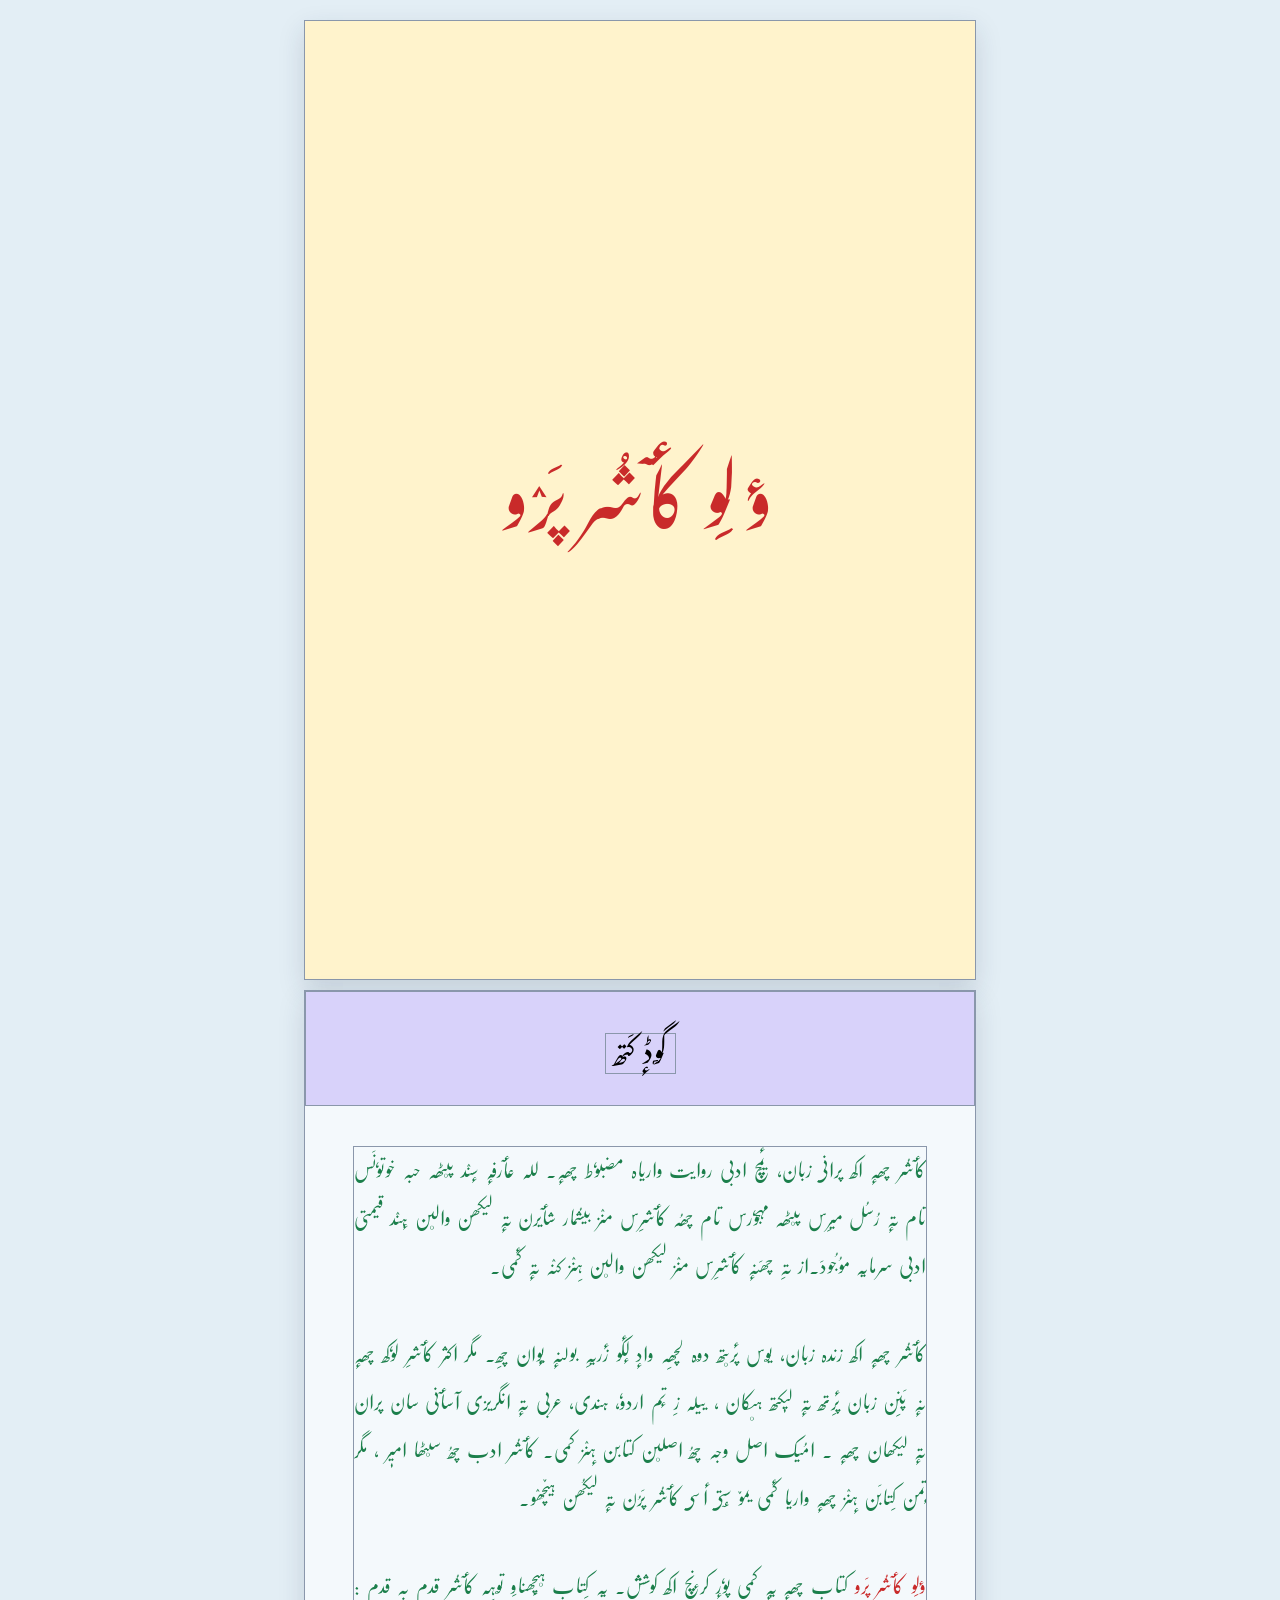
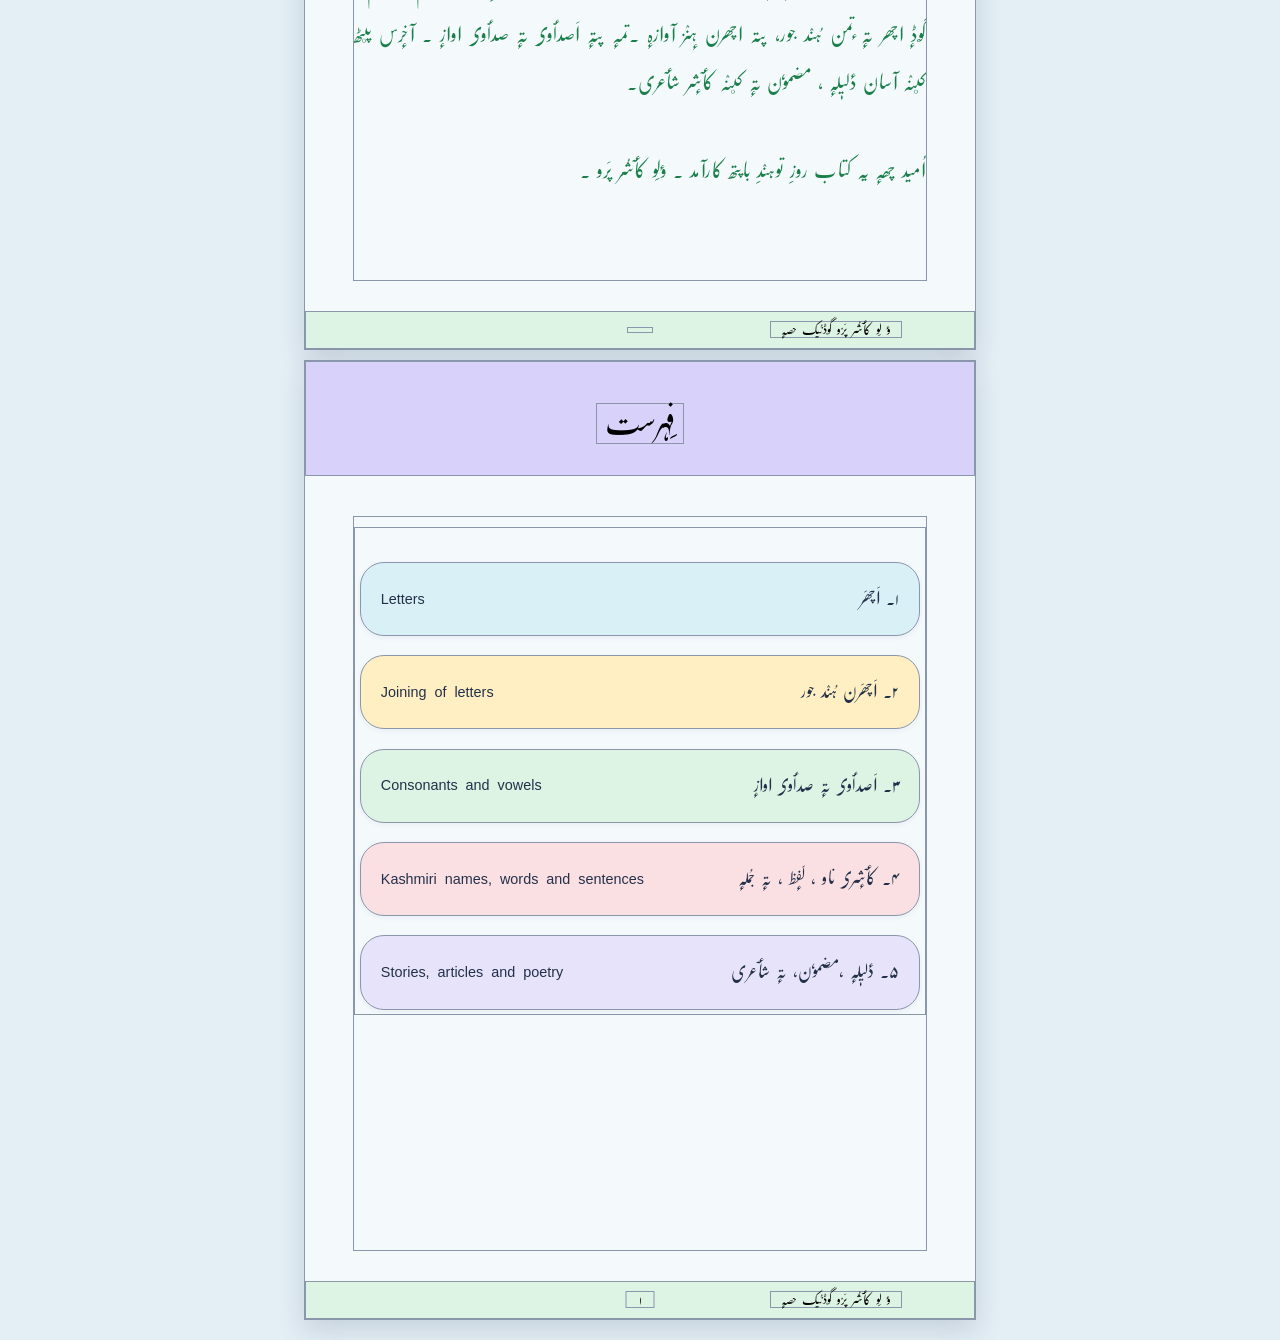
==== commit 13fc735b: "updated style" ====
--- a/index.html
+++ b/index.html
@@ -26,7 +26,6 @@
       <div class="header-bottom">گۅڈٕ کَتھ</div>
     </header>
     <main class="page-main">
-      <section class="section1">
         <section class="preface">
           <p>
             کٲشُر چھہٕ اکھ پرانۍ زبان، یٔمِچ ادبی روایت واریاہ مضبوٗط چھہٕ۔ للہ عٲرفہٕ سٕنٛد پٮٹھہ حبہ خوتوٗنَس تام تہٕ رُسُل میرِس پٮٹھہ مہجوٗرس تام چھُہ کٲشرِس منٛز بیشُمار شٲیرن تہٕ لیکھن والٮن ہٕنٛد قیمتی ادبی سرمایہ موُجُودَ.از تہِ چھَنہٕ کٲشرِس منٛز لیکھن والٮن ہِنٛز  کنٛہ تہٕ کٔمی.
@@ -41,7 +40,6 @@
             اُمید چھہٕ یہ کتاب روزِ توہنٛدِ باپتھ کارآمد ۔  ؤلِو کٲشُر پَرو .
           </p>
         </section>
-      </section>
     </main>
     <footer class="page-footer">
       <div class="book-name">ؤ لِو کٲشُر پَرٛو گۅڈنُیک حصہٕ</div>
--- a/style.css
+++ b/style.css
@@ -3,26 +3,26 @@
    Modify these values to quickly adjust colors, fonts, and spacing.
    ========================================================================== */
 :root {
-  /* Colour palette: Dal Lake blue, saffron and chinar red on a cool, light page */
-  --text-color: #23304A;            /* Deep ink blue (softer than black) */
-  --muted-color: #8A97AB;           /* Soft grey-blue for borders/captions */
-  --accent-color: #C92A2A;          /* Chinar red, used for the cover title */
-  --box-bg: #D9F0F6;                /* Pale lake tint for callout boxes */
-  --site-bg: #E3EEF5;               /* Website background around the pages */
-  --background-color: #ffffff;      /* White for letter cards and grid items */
-  --card-color: #ffffff;            /* Letter cards: must match the white edges of the pictures */
-  --page-color: #F4F9FC;            /* Cool, very light page tone */
-  --cover-color: #FFF3CC;           /* Soft saffron tint for the cover */
-  --header-background-color: #d8d2fa; /* Lake blue header */
-  --link-background-color: #e26ef9;
-  --link-hover-color: #d14ae8;      /* Added: hover tint for .link */
-  --footer-background-color: #DDF3E4; /* Golden chinar-leaf footer */
-  --question-color: #C92A2A;        /* Question text */
-  --answer-color: #1B7F4B;          /* Answer text */
-  --text-bg-color1: #f2cdf7;
-  --text-bg-color2: #f8ddca;
-  --text-bg-color3: #d5aef9;
-  --text-bg-color4: #defca2;
+  /* Colour palette */
+  --text-color: #23304A;              /* Deep ink blue (softer than black) */
+  --muted-color: #8A97AB;             /* Soft grey-blue for borders/captions */
+  --accent-color: #C92A2A;            /* Chinar red, used for titles and bullets */
+  --box-bg: #D9F0F6;                  /* Pale lake tint for callout boxes */
+  --site-bg: #E3EEF5;                 /* Website background around the pages */
+  --background-color: #ffffff;        /* White */
+  --card-color: #ffffff;              /* Letter cards: must match the white edges of the pictures */
+  --page-color: #F4F9FC;              /* Cool, very light page tone */
+  --cover-color: #FFF3CC;             /* Soft saffron tint for the cover */
+  --header-background-color: #d8d2fa; /* Lavender header */
+  --footer-background-color: #DDF3E4; /* Mint footer */
+  --link-background-color: #e26ef9;   /* "Back to contents" button */
+  --link-hover-color: #cf55e8;        /* Button color when the mouse is over it */
+  --question-color: #C92A2A;          /* Question text */
+  --answer-color: #1B7F4B;            /* Answer text */
+  --text-bg-color1: #f2cdf7;          /* Pink: grid items */
+  --text-bg-color2: #f8ddca;          /* Peach: grid items 2 */
+  --text-bg-color3: #d5aef9;          /* Purple: word rows, shapes, sounds */
+  --text-bg-color4: #defca2;          /* Lime: sounds 2 */
 
   --font-size: 20px;
 
@@ -32,7 +32,7 @@
   --margin-top: 0.85in;
   --margin-bottom: 0.85in;
   --margin-outside: 0.65in;
-  --border-width: 0px;
+  --border-width: 1px;
 }
 
 /* ==========================================================================
@@ -59,7 +59,7 @@
   font-style: normal;
 }
 
-/* Secondary font for positional letter grids (Bold / 700) */
+/* Secondary font for positional letter grids (the Medium file is used for weight 700) */
 @font-face {
   font-family: 'NotoNastaliqUrdu';
   src: url('fonts/NotoNastaliqUrdu-Medium.ttf') format('truetype');
@@ -80,9 +80,7 @@
   margin: 0;
 }
 
-*,
-*::before,
-*::after {
+* {
   box-sizing: border-box;
   margin: 0;
   padding: 0;
@@ -91,7 +89,6 @@
 body {
   font-family: 'GulmargNastaleeq', serif;
   background-color: var(--site-bg);
-  color: var(--text-color);
   font-size: var(--font-size);
   word-spacing: 0.2em;
 
@@ -110,6 +107,7 @@
   line-height: 1.6;
   margin-top: 0.1em;
   margin-bottom: 0.1em;
+  page-break-after: avoid;
   break-after: avoid;
 }
 
@@ -123,7 +121,7 @@
 }
 
 p {
-  margin-bottom: 0.5em;     /* Generous vertical breathing room between paragraphs */
+  margin-bottom: 0.5em;     /* Breathing room between paragraphs */
 }
 
 .cover-page {
@@ -139,11 +137,12 @@
   background-color: var(--cover-color);
   font-size: 200%;
 
+  /* Crucial for making sure browsers don't strip background colors */
   -webkit-print-color-adjust: exact;
   print-color-adjust: exact;
 }
 
-/* 7 x 10 inch Page Container (Dynamic Height for Drafting) */
+/* 7 x 10 inch Page Container */
 .page {
   width: 100%;              /* Allows it to shrink on mobile */
   max-width: 7in;           /* Caps it at 7 inches on laptops and print */
@@ -156,10 +155,11 @@
   border: var(--border-width) solid var(--muted-color);
   box-shadow: 0 10px 25px rgba(35, 48, 74, 0.15);
   overflow: hidden;
+  box-sizing: border-box;   /* Prevents padding/borders from breaking width */
   gap: 1em;
 }
 
-/* --- 1. HEADER --- */
+/* --- 1. HEADER (1.2 inch tall, edge to edge) --- */
 .page-header {
   width: 100%;
   height: 1.2in;
@@ -168,7 +168,7 @@
   flex-direction: column;
   justify-content: center;  /* Centers the group tightly together */
   align-items: center;
-  gap: 0.5em;               /* Controls the exact gap between top and bottom items safely */
+  gap: 0.5em;               /* Gap between top and bottom items */
   padding: 0 0.25in;
   overflow: hidden;         /* Ensures nothing spills outside the box */
   background-color: var(--header-background-color);
@@ -182,7 +182,7 @@
   padding: 0 8px;
   line-height: 1.2;
   margin-top: 0;
-  margin-bottom: 0;
+  margin-bottom: 2px;
   font-family: 'GulmargNastaleeq', serif;
 }
 
@@ -215,20 +215,26 @@
 .page-main::-webkit-scrollbar {
   width: 8px;
 }
-
 .page-main::-webkit-scrollbar-thumb {
   background-color: #ef4444; /* Bright red scrollbar means "Page is overfull!" */
   border-radius: 4px;
 }
 
-.section1,
-.section2 {
+.section1 {
   border: var(--border-width) solid var(--muted-color);
   padding: 0.05in;
   flex: 0;
-  margin: 1em 0 0 0;
-}
-
+  margin: 0.5em 0 0 0;
+}
+
+.section2 {
+  border: var(--border-width) solid var(--muted-color);
+  padding: 0.05in;
+  flex: 0;
+  margin: 0.5em 0 0 0;
+}
+
+/* --- Letter cards with pictures (alphabet pages) --- */
 .letters {
   display: grid;
   grid-template-columns: repeat(2, 1fr);  /* 2 equal columns */
@@ -282,6 +288,7 @@
   z-index: 2;                             /* Forces the text to render above background layers or images */
 }
 
+/* --- Contents list (index page) --- */
 .topics-list {
   display: flex;
   flex-direction: column;                 /* Stacks the items vertically */
@@ -289,6 +296,7 @@
   list-style: none;                       /* Removes default bullet points */
   margin-top: 0.3in;
   width: 100%;
+  box-sizing: border-box;
 }
 
 .topic-box {
@@ -315,21 +323,39 @@
 }
 
 .topic-en {
-  font-family: Arial, Helvetica, sans-serif; /* the Kashmiri font has no English letters */
+  font-family: Arial, Helvetica, sans-serif;  /* the Kashmiri font has no English letters */
   font-size: 0.9rem;
   text-align: left;
 }
 
+/* --- Rounded grids of single letters or pairs --- */
 .grid-container {
   display: grid;
+  /* 75px minimum width fits about 4 columns on a phone and more on a laptop */
   grid-template-columns: repeat(auto-fit, minmax(75px, 1fr));
   gap: 0.2rem;
   margin-top: 1rem;
   align-items: center;
   width: 100%;
-}
-
-.grid-container-item,
+  box-sizing: border-box;
+}
+
+.grid-container-item {
+  position: relative;
+  overflow: hidden;
+  display: flex;
+  align-items: center;
+  justify-content: center;
+  height: 75px;
+  border: var(--border-width) solid var(--muted-color);
+  border-radius: 40px;
+  font-size: 22pt;
+  line-height: 1.2;
+  background-color: var(--text-bg-color1);
+  z-index: 2;
+  padding: 10px;
+}
+
 .grid-container-item2 {
   position: relative;
   overflow: hidden;
@@ -341,19 +367,12 @@
   border-radius: 40px;
   font-size: 22pt;
   line-height: 1.2;
+  background-color: var(--text-bg-color2);
   z-index: 2;
   padding: 10px;
 }
 
-.grid-container-item {
-  background-color: var(--text-bg-color1);
-}
-
-.grid-container-item2 {
-  background-color: var(--text-bg-color2);
-}
-
-/* Word rows: one item per horizontal line, each holding several words */
+/* --- Word rows: one item per horizontal line, each holding several words --- */
 .grid-container2 {
   display: grid;
   grid-template-columns: 1fr;             /* a single column, so one item per line */
@@ -374,6 +393,7 @@
   box-shadow: 0 2px 5px rgba(35, 48, 74, 0.1);
 }
 
+/* --- Letter shapes (isolated, initial, medial, final) --- */
 .positional-shapes {
   display: grid;
   grid-template-columns: repeat(2, 1fr);  /* two items per row on laptops and in print */
@@ -387,18 +407,19 @@
   padding: 0.1in 0.2in;
   border-radius: 40px;
   font-size: 18pt;
-  line-height: 2.0;
+  line-height: 1.6;
   text-align: justify;
-  text-align-last: justify;
+  text-align-last: justify;               /* stretches the last (only) line across the full width */
   background-color: var(--text-bg-color3);
   box-shadow: 0 2px 5px rgba(35, 48, 74, 0.1);
 
   font-family: 'NotoNastaliqUrdu', serif;
-  font-weight: 700;
-}
-
-/* Sounds table: boxes are as wide as their letters, wrap onto new lines,
-   and stretch so every row reaches both edges. */
+  font-weight: 700;                       /* uses NotoNastaliqUrdu-Medium.ttf (mapped to weight 700) */
+}
+
+/* --- Sounds table: boxes are as wide as their letters, wrap onto new lines,
+       and stretch so every row reaches both edges.
+       Phones need no special rule, because the boxes wrap on their own. --- */
 .sounds {
   display: flex;
   flex-wrap: wrap;                        /* a box moves to the next line when the row is full */
@@ -408,6 +429,7 @@
   width: 100%;
 }
 
+/* Shared by both kinds of box */
 .sound,
 .sound2 {
   position: relative;                     /* the number badge is placed inside this box */
@@ -429,6 +451,7 @@
   padding: 0.1in 0.4in 0 0.25in;
 }
 
+/* The only difference: the color */
 .sound  { background-color: var(--text-bg-color3); }
 .sound2 { background-color: var(--text-bg-color4); }
 
@@ -448,7 +471,15 @@
   text-align: center;
 }
 
-/* Question & Answer Styling */
+/* Optional: keeps the last row's boxes close to their normal size.
+   Remove the comment marks if the last row looks too stretched.
+.sounds::after {
+  content: "";
+  flex-grow: 1000;
+}
+*/
+
+/* --- Question and answer --- */
 .question {
   color: var(--question-color);
   margin-top: 1em;
@@ -473,7 +504,7 @@
   padding: 0 0.75in;
   font-size: 10pt;
   background-color: var(--footer-background-color);
-  flex-shrink: 0;
+  flex-shrink: 0;                         /* Prevents footer from squishing */
 }
 
 .book-name {
@@ -489,19 +520,21 @@
   padding: 2px 12px;
 }
 
+/* --- "Back to contents" button --- */
 .link {
   display: flex;
-  justify-content: center;
+  width: fit-content;                     /* only as wide as the label plus padding */
+  margin: 0 auto;                         /* centers the button on the page */
   background-color: var(--link-background-color);
   border-radius: 0.5in;
   box-shadow: 0 3px 6px rgba(35, 48, 74, 0.2);
-  white-space: nowrap;
+  white-space: nowrap;                    /* keeps the Kashmiri label on one line */
   transition: transform 0.2s ease, box-shadow 0.2s ease, background-color 0.2s ease;
   padding-top: 3px;
 }
 
 .link a {
-  display: block;
+  display: block;                         /* the whole pill is clickable, not just the text */
   padding: 0 10pt;
   text-decoration: none;
   color: var(--text-color);
@@ -510,17 +543,18 @@
 .link:hover {
   background-color: var(--link-hover-color);
   box-shadow: 0 6px 12px rgba(35, 48, 74, 0.3);
-  transform: translateY(-2px);
-}
-
+  transform: translateY(-2px);            /* lifts the button slightly */
+}
+
+/* --- Preface and text blocks --- */
 .preface {
   text-align: justify;
-  padding-top: 1.0em;
+  padding-top: 0.0em;
   color: var(--answer-color);
 }
 
 .preface p {
-  margin-bottom: 2em;
+  margin-bottom: 2em;                     /* Breathing room between paragraphs */
 }
 
 .bold-text {
@@ -543,29 +577,29 @@
   font-size: 16pt;
   line-height: 2.0;
   text-align: justify;
-  text-align-last: justify;
+  text-align-last: justify;               /* stretches the last (only) line across the full width */
   background-color: var(--text-bg-color3);
   box-shadow: 0 2px 5px rgba(35, 48, 74, 0.1);
-  font-family: 'GulmargNastaleeq', serif;
+  font-family: 'GulmargNastaleeq';
 }
 
 .generic-list {
-  list-style: circle;
-  padding-inline-start: 0.4in;
-  margin: 0.1in 0;
+  list-style: circle;                     /* bullet points */
+  padding-inline-start: 0.4in;            /* room for the bullets (the right side in RTL) */
+  margin: 0.1in 0 0 0;
 }
 
 .generic-list li {
-  margin-bottom: 0.15in;
+  margin-bottom: 0.15in;                  /* space between items */
   line-height: 2.0;
 }
 
 .generic-list li::marker {
-  color: var(--accent-color);
+  color: var(--accent-color);             /* chinar red bullets */
 }
 
 .generic-list li p {
-  margin-bottom: 0;
+  margin-bottom: 0;                       /* if an item contains a <p>, don't add extra space */
 }
 
 /* --- Print Adjustments --- */
@@ -574,16 +608,17 @@
     background: none;
     padding: 0;
   }
-
   .page {
-    border: none;
-    height: 10in;
+    border: none;                         /* Removes outer page border when printing onto physical paper */
+    height: 10in;                         /* Lock exact height back down for final print generation */
+    page-break-after: always;
     break-after: page;
   }
 }
 
 /* ==========================================================================
    4. PHONE LAYOUT (screens only; laptop and print stay 7in x 10in)
+   Keep this section last, so it overrides the rules above.
    ========================================================================== */
 @media screen and (max-width: 7.5in) {
   body {
@@ -591,6 +626,7 @@
     gap: 8px;
   }
 
+  /* Let each page grow with its content instead of a fixed 10in height */
   .page {
     height: auto;
     max-height: none;
@@ -602,7 +638,6 @@
   .cover-page {
     min-height: 100vh;
   }
-
   .cover-page h1 {
     font-size: 2rem;
   }
@@ -613,7 +648,6 @@
     padding: 0.4rem 1rem;
     margin-bottom: 2rem;
   }
-
   .header-bottom {
     font-size: 22pt;
     text-align: center;
@@ -621,7 +655,7 @@
 
   .page-main {
     margin: 0 1rem 0 1rem;
-    overflow: visible;
+    overflow: visible;                    /* no inner scrollbar on phones */
   }
 
   .letters {
@@ -629,6 +663,7 @@
     margin-top: 0.2in;
   }
 
+  /* Slightly smaller pictures on phones: bigger gap = smaller picture */
   .letter img {
     top: 0.4in;
     right: 0.4in;
@@ -642,18 +677,20 @@
     padding: 0 1rem;
   }
 
-  .positional-shapes,
+  .positional-shapes {
+    grid-template-columns: 1fr;           /* one item per row on phones */
+  }
+
   .du-ceshim {
     grid-template-columns: 1fr;           /* one item per row on phones */
   }
 
   .topic-box a {
-    flex-direction: column;
+    flex-direction: column;               /* English goes under the Kashmiri on narrow screens */
     gap: 0.1rem;
   }
-
   .topic-en {
-    align-self: center;
-    word-spacing: 0em;
+    align-self: center;                   /* English is centered under the Kashmiri on phones */
+    word-spacing: 0;
   }
 }
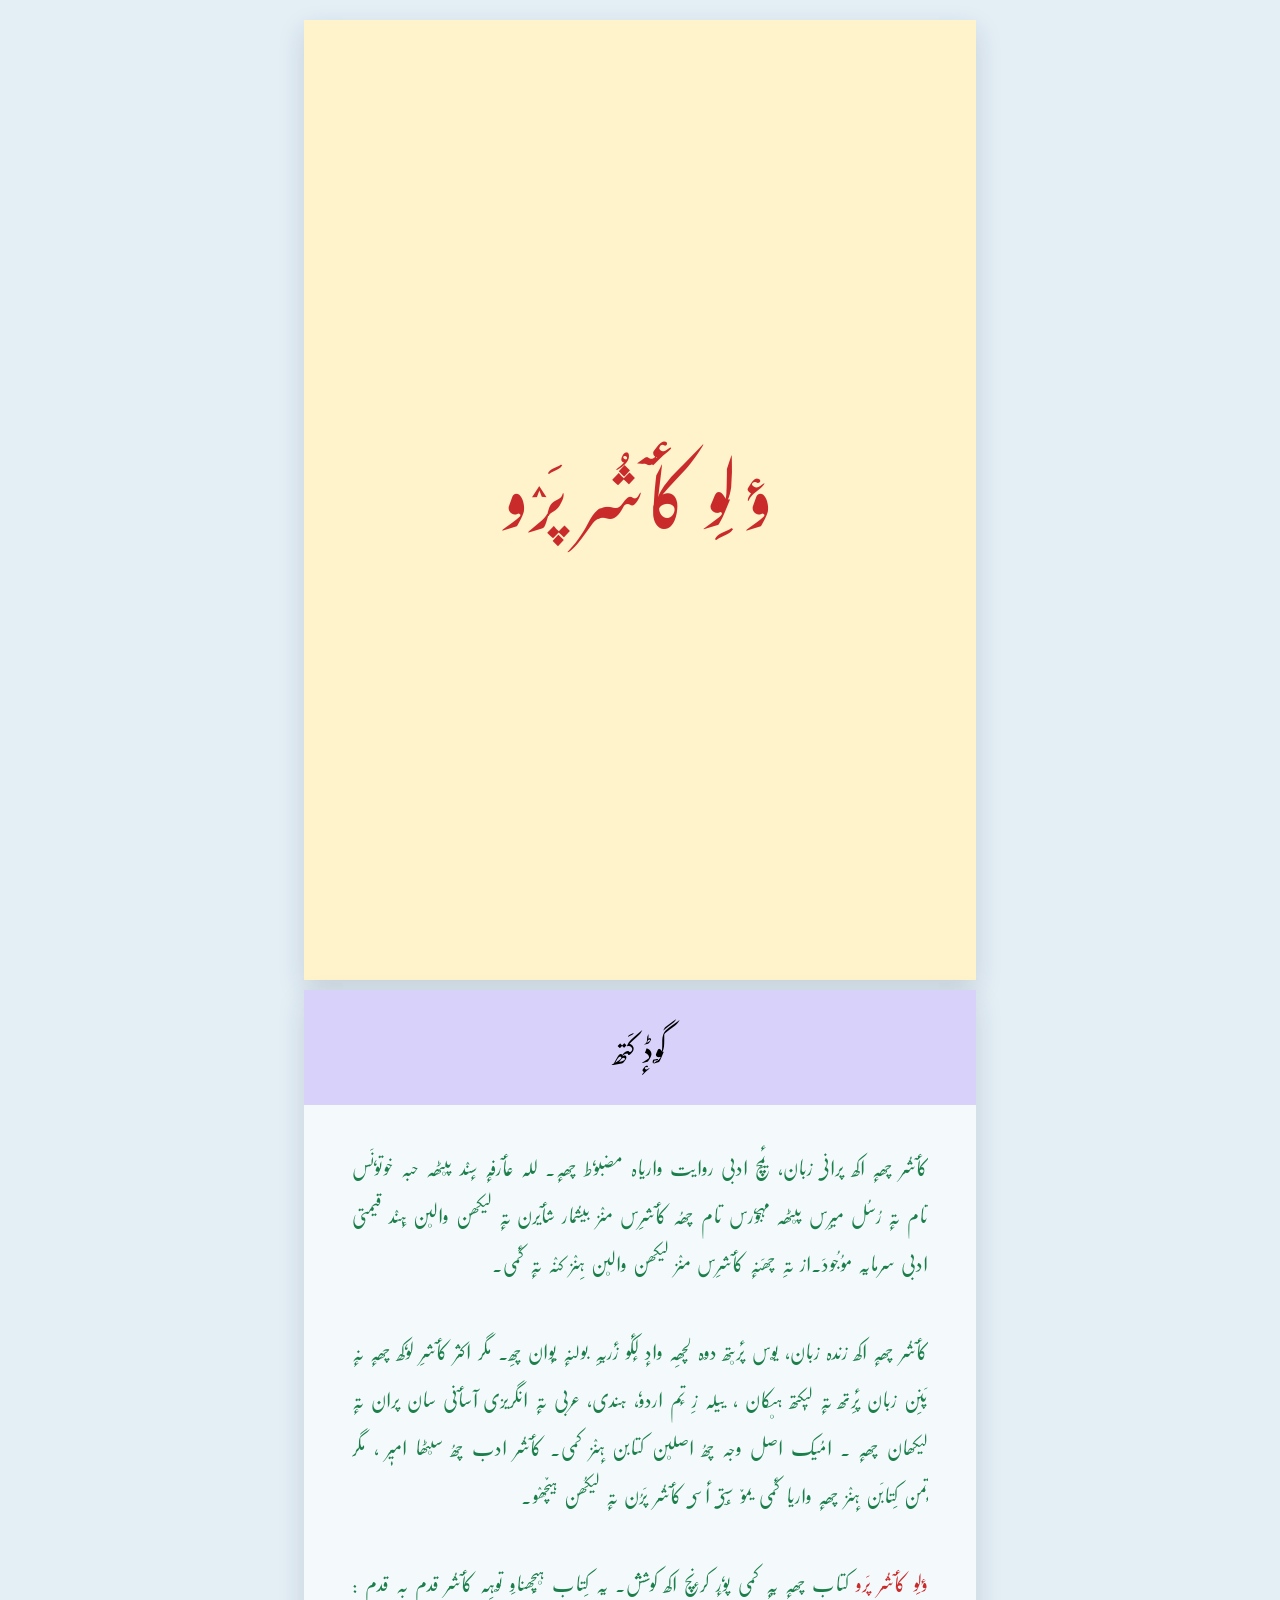
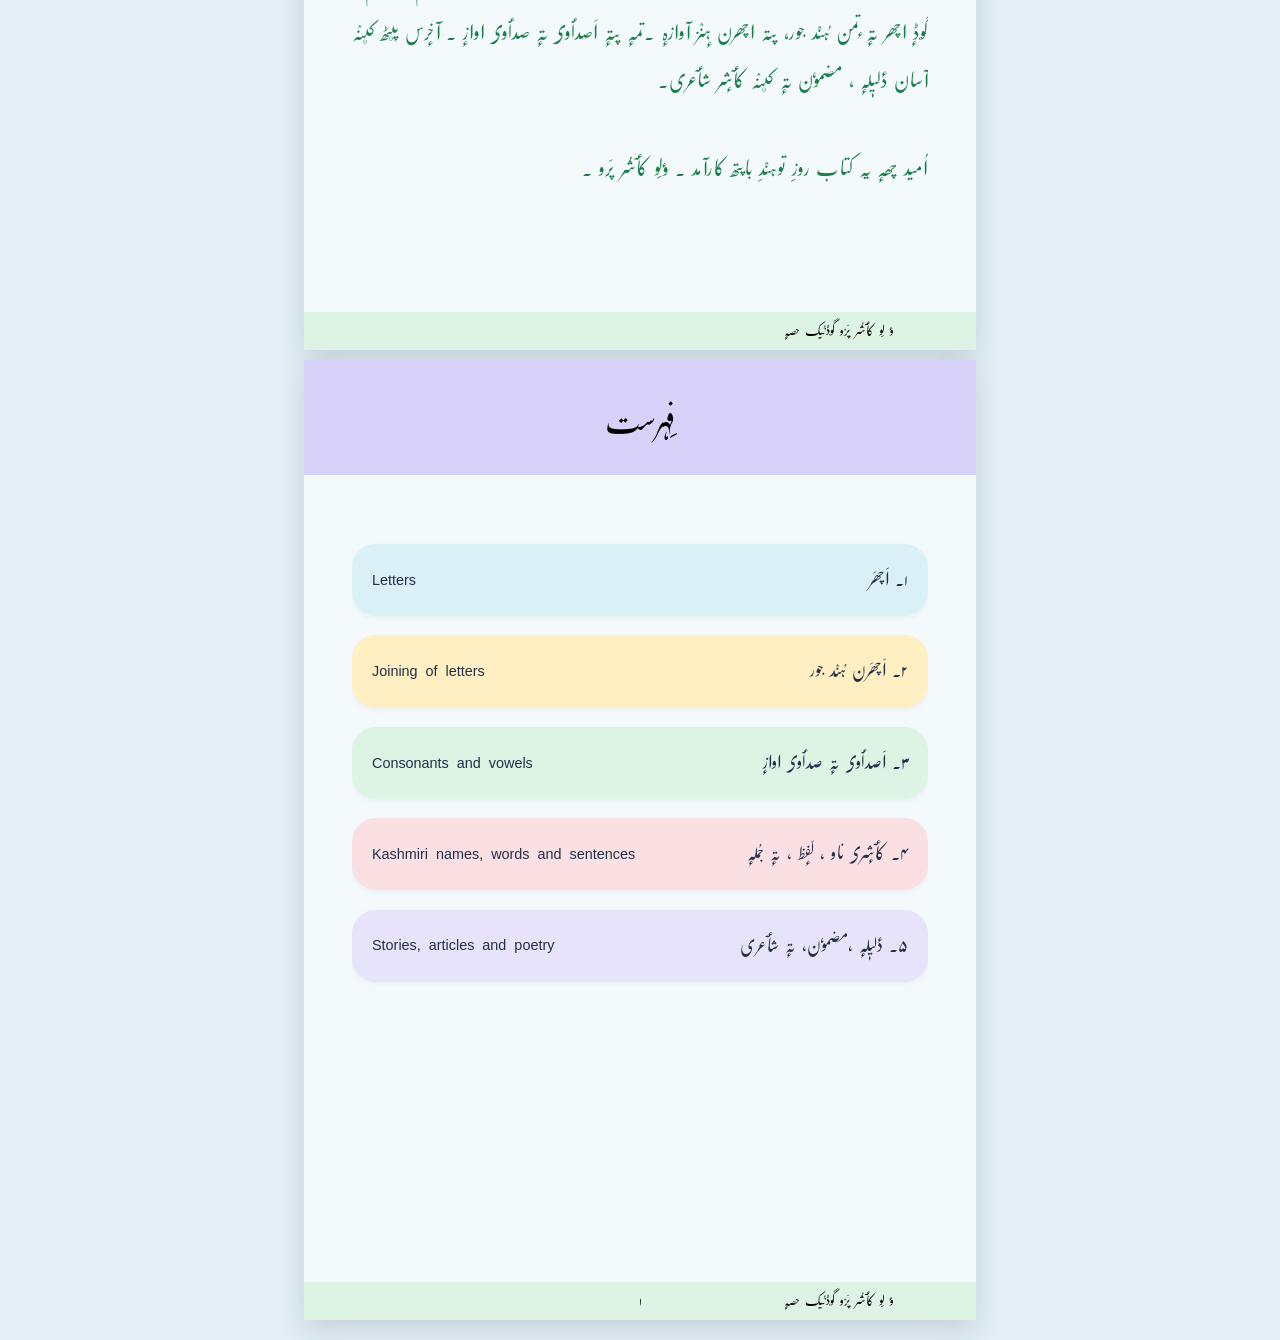
==== commit 0d5ffa20: "Removed sections - section1 and section2" ====
--- a/index.html
+++ b/index.html
@@ -53,7 +53,6 @@
       <div class="header-bottom">فِہرست</div>
     </header>
     <main class="page-main">
-      <section class="section1">
         <ul class="topics-list">
           <li class="topic-box" style="background-color: #D9F0F6;"><a href="01-alphabet.html"><span class="topic-ks">۱۔ اَچھَر</span><span class="topic-en" lang="en" dir="ltr">Letters</span></a></li>
           <li class="topic-box" style="background-color: #FFEFC2;"><a href="02-consonants.html"><span class="topic-ks">۲۔ اَچھَرن ہُنٛد جور</span><span class="topic-en" lang="en" dir="ltr">Joining of letters</span></a></li>
@@ -61,7 +60,6 @@
           <li class="topic-box" style="background-color: #FBE0E3;"><a href="04-basics.html"><span class="topic-ks">۴۔ کٲشٕرۍ  ناو ، لَفٕظ ، تہٕ جُملہٕ</span><span class="topic-en" lang="en" dir="ltr">Kashmiri names, words and sentences</span></a></li>
           <li class="topic-box" style="background-color: #E6E3FA;"><a href="05-advanced.html"><span class="topic-ks">۵۔ دٔلیٖلہٕ ،مضموٗن، تہٕ شٲعری</span><span class="topic-en" lang="en" dir="ltr">Stories, articles and poetry</span></a></li>
         </ul>
-      </section>
     </main>
     <footer class="page-footer">
       <div class="book-name">ؤ لِو کٲشُر پَرٛو گۅڈنُیک حصہٕ</div>
--- a/style.css
+++ b/style.css
@@ -32,7 +32,7 @@
   --margin-top: 0.85in;
   --margin-bottom: 0.85in;
   --margin-outside: 0.65in;
-  --border-width: 1px;
+  --border-width: 0px;
 }
 
 /* ==========================================================================
@@ -220,19 +220,6 @@
   border-radius: 4px;
 }
 
-.section1 {
-  border: var(--border-width) solid var(--muted-color);
-  padding: 0.05in;
-  flex: 0;
-  margin: 0.5em 0 0 0;
-}
-
-.section2 {
-  border: var(--border-width) solid var(--muted-color);
-  padding: 0.05in;
-  flex: 0;
-  margin: 0.5em 0 0 0;
-}
 
 /* --- Letter cards with pictures (alphabet pages) --- */
 .letters {
